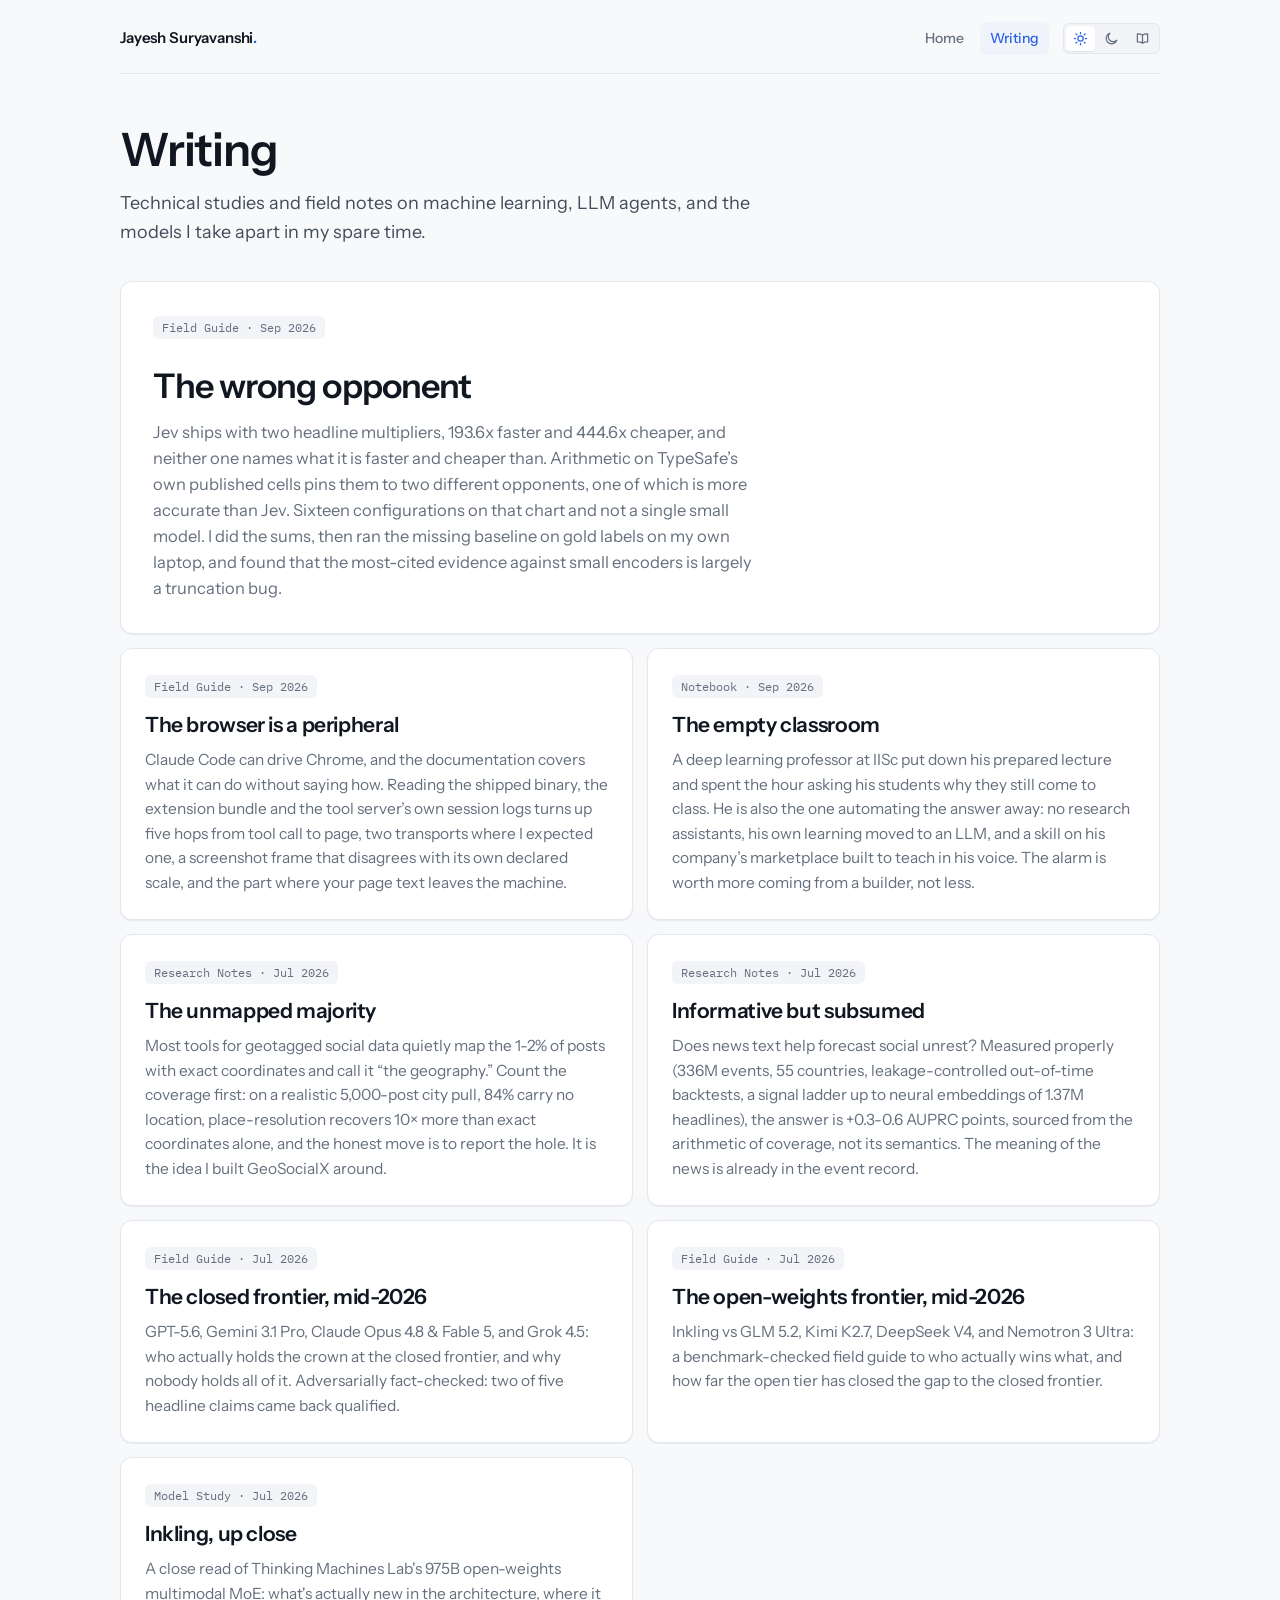
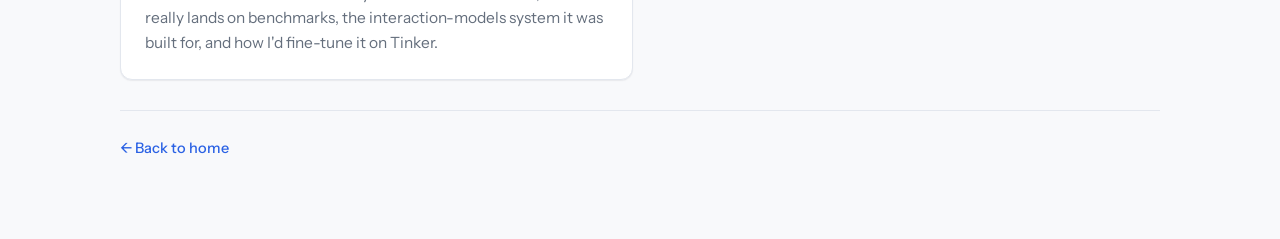
==== blog/index.html @ 087388ef "Blog: phone layout, accessibility and feed fixes from the September audit Found by a five-part audit" ====
<!DOCTYPE html>
<html lang="en">
<head>
  <meta charset="utf-8">
  <title>Writing · Jayesh Suryavanshi</title>
  <meta name="description" content="Notes and technical studies on machine learning, LLM agents, and GenAI systems by Jayesh Suryavanshi, ML Engineer at eBay.">
  <meta name="author" content="Jayesh Suryavanshi">
  <link rel="canonical" href="https://www.jayeshsuryavanshi.com/blog/">

  <meta property="og:type" content="website">
  <meta property="og:url" content="https://www.jayeshsuryavanshi.com/blog/">
  <meta property="og:site_name" content="Jayesh Suryavanshi">
  <meta property="og:title" content="Writing · Jayesh Suryavanshi">
  <meta property="og:description" content="Notes and technical studies on ML, LLM agents, and GenAI systems.">
  <meta property="og:image" content="https://www.jayeshsuryavanshi.com/images/og-writing.png">
  <meta property="og:image:width" content="2400">
  <meta property="og:image:height" content="1260">
  <meta property="og:image:alt" content="Writing, technical studies and field notes by Jayesh Suryavanshi">

  <meta name="twitter:card" content="summary_large_image">
  <meta name="twitter:site" content="@2jayesh3">
  <meta name="twitter:creator" content="@2jayesh3">
  <meta name="twitter:title" content="Writing &middot; Jayesh Suryavanshi">
  <meta name="twitter:description" content="Notes and technical studies on ML, LLM agents, and GenAI systems.">
  <meta name="twitter:image" content="https://www.jayeshsuryavanshi.com/images/og-writing.png">
  <meta name="twitter:image:alt" content="Writing, technical studies and field notes by Jayesh Suryavanshi">

  <meta name="viewport" content="width=device-width, initial-scale=1">
  <link rel="apple-touch-icon" sizes="180x180" href="../apple-touch-icon.png">
  <link rel="icon" type="image/png" sizes="32x32" href="../favicon-32x32.png">
  <link rel="icon" type="image/png" sizes="16x16" href="../favicon-16x16.png">
  <link rel="manifest" href="../site.webmanifest">
  <link rel="alternate" type="application/rss+xml" title="Jayesh Suryavanshi · Writing" href="https://www.jayeshsuryavanshi.com/blog/feed.xml">
  <link rel="alternate" type="application/feed+json" title="Jayesh Suryavanshi · Writing" href="https://www.jayeshsuryavanshi.com/blog/feed.json">
  <link rel="preconnect" href="https://fonts.googleapis.com">
  <link rel="preconnect" href="https://fonts.gstatic.com" crossorigin>
  <link rel="stylesheet" href="https://fonts.googleapis.com/css2?family=Instrument+Sans:ital,wght@0,400..700;1,400..600&family=IBM+Plex+Mono:wght@400;500&display=swap">
  <script type="application/ld+json">
  {
    "@context": "https://schema.org",
    "@type": "Blog",
    "name": "Writing",
    "description": "Technical studies and field notes on machine learning, LLM agents, and the models I take apart.",
    "url": "https://www.jayeshsuryavanshi.com/blog/",
    "inLanguage": "en",
    "author": { "@type": "Person", "name": "Jayesh Suryavanshi", "url": "https://www.jayeshsuryavanshi.com/" },
    "publisher": { "@type": "Person", "name": "Jayesh Suryavanshi" }
  }
  </script>
  <link rel="stylesheet" href="blog.css?v=5">
  <script>
    /* scheme boot. runs before first paint so a pinned theme never flashes the
       other one. with no pinned choice the attribute stays off and the page
       follows prefers-color-scheme, which is also the no JavaScript path.
       the js class only reveals the switcher, which is inert without script */
    (function () {
      var r = document.documentElement;
      r.className += (r.className ? ' ' : '') + 'js';
      try {
        var t = localStorage.getItem('blog-theme');
        if (t === 'light' || t === 'dark' || t === 'reading') { r.setAttribute('data-theme', t); }
      } catch (e) {}
    })();
  </script>
</head>
<body>
  <div class="wrap">

    <header class="masthead">
      <a class="brand" href="../">Jayesh Suryavanshi<span class="dot">.</span></a>
      <nav>
        <a href="../">Home</a>
        <a href="./" class="here">Writing</a>
      </nav>
      <div class="theme-switch" role="group" aria-label="Colour scheme">
        <button type="button" data-theme-set="light" aria-pressed="false" title="Light scheme"><span class="sw-label">Light</span></button>
        <button type="button" data-theme-set="dark" aria-pressed="false" title="Dark scheme"><span class="sw-label">Dark</span></button>
        <button type="button" data-theme-set="reading" aria-pressed="false" title="Reading scheme, warm paper and larger type"><span class="sw-label">Reading</span></button>
      </div>
    </header>

    <main id="main">
    <section class="index-hero">
      <h1>Writing</h1>
      <p>Technical studies and field notes on machine learning, LLM agents, and the models I take apart in my spare time.</p>
    </section>

    <ul class="post-list">
      <li>
        <a class="card" href="wrong-opponent.html" aria-labelledby="t-wrong-opponent">
          <div class="p-meta">Field Guide &middot; Sep 2026</div>
          <h2 class="p-title" id="t-wrong-opponent">The wrong opponent</h2>
          <p class="p-dek">Jev ships with two headline multipliers, 193.6x faster and 444.6x cheaper, and neither one names what it is faster and cheaper than. Arithmetic on TypeSafe&rsquo;s own published cells pins them to two different opponents, one of which is more accurate than Jev. Sixteen configurations on that chart and not a single small model. I did the sums, then ran the missing baseline on gold labels on my own laptop, and found that the most-cited evidence against small encoders is largely a truncation bug.</p>
        </a>
      </li>
      <li>
        <a class="card" href="browser-as-peripheral.html" aria-labelledby="t-browser-as-peripheral">
          <div class="p-meta">Field Guide &middot; Sep 2026</div>
          <h2 class="p-title" id="t-browser-as-peripheral">The browser is a peripheral</h2>
          <p class="p-dek">Claude Code can drive Chrome, and the documentation covers what it can do without saying how. Reading the shipped binary, the extension bundle and the tool server&rsquo;s own session logs turns up five hops from tool call to page, two transports where I expected one, a screenshot frame that disagrees with its own declared scale, and the part where your page text leaves the machine.</p>
        </a>
      </li>
      <li>
        <a class="card" href="stopped-hiring-research-assistants.html" aria-labelledby="t-stopped-hiring-research-assistants">
          <div class="p-meta">Notebook · Sep 2026</div>
          <h2 class="p-title" id="t-stopped-hiring-research-assistants">The empty classroom</h2>
          <p class="p-dek">A deep learning professor at IISc put down his prepared lecture and spent the hour asking his students why they still come to class. He is also the one automating the answer away: no research assistants, his own learning moved to an LLM, and a skill on his company&rsquo;s marketplace built to teach in his voice. The alarm is worth more coming from a builder, not less.</p>
        </a>
      </li>
      <li>
        <a class="card" href="geosocialx-coverage.html" aria-labelledby="t-geosocialx-coverage">
          <div class="p-meta">Research Notes · Jul 2026</div>
          <h2 class="p-title" id="t-geosocialx-coverage">The unmapped majority</h2>
          <p class="p-dek">Most tools for geotagged social data quietly map the 1-2% of posts with exact coordinates and call it &ldquo;the geography.&rdquo; Count the coverage first: on a realistic 5,000-post city pull, 84% carry no location, place-resolution recovers 10&times; more than exact coordinates alone, and the honest move is to report the hole. It is the idea I built GeoSocialX around.</p>
        </a>
      </li>
      <li>
        <a class="card" href="subsumed-signal.html" aria-labelledby="t-subsumed-signal">
          <div class="p-meta">Research Notes · Jul 2026</div>
          <h2 class="p-title" id="t-subsumed-signal">Informative but subsumed</h2>
          <p class="p-dek">Does news text help forecast social unrest? Measured properly (336M events, 55 countries, leakage-controlled out-of-time backtests, a signal ladder up to neural embeddings of 1.37M headlines), the answer is +0.3-0.6 AUPRC points, sourced from the arithmetic of coverage, not its semantics. The meaning of the news is already in the event record.</p>
        </a>
      </li>
      <li>
        <a class="card" href="closed-frontier.html" aria-labelledby="t-closed-frontier">
          <div class="p-meta">Field Guide · Jul 2026</div>
          <h2 class="p-title" id="t-closed-frontier">The closed frontier, mid-2026</h2>
          <p class="p-dek">GPT-5.6, Gemini 3.1 Pro, Claude Opus 4.8 &amp; Fable 5, and Grok 4.5: who actually holds the crown at the closed frontier, and why nobody holds all of it. Adversarially fact-checked: two of five headline claims came back qualified.</p>
        </a>
      </li>
      <li>
        <a class="card" href="open-weights-frontier.html" aria-labelledby="t-open-weights-frontier">
          <div class="p-meta">Field Guide · Jul 2026</div>
          <h2 class="p-title" id="t-open-weights-frontier">The open-weights frontier, mid-2026</h2>
          <p class="p-dek">Inkling vs GLM 5.2, Kimi K2.7, DeepSeek V4, and Nemotron 3 Ultra: a benchmark-checked field guide to who actually wins what, and how far the open tier has closed the gap to the closed frontier.</p>
        </a>
      </li>
      <li>
        <a class="card" href="inkling.html" aria-labelledby="t-inkling">
          <div class="p-meta">Model Study · Jul 2026</div>
          <h2 class="p-title" id="t-inkling">Inkling, up close</h2>
          <p class="p-dek">A close read of Thinking Machines Lab's 975B open-weights multimodal MoE: what's actually new in the architecture, where it really lands on benchmarks, the interaction-models system it was built for, and how I'd fine-tune it on Tinker.</p>
        </a>
      </li>
    </ul>
    </main>

    <footer class="post-foot">
      <a class="back" href="../">← Back to home</a>
    </footer>

  </div>
  <script>
    /* the scheme switcher. the pinned choice lives in localStorage, and every
       access is guarded because storage throws in private mode and when site
       data is blocked. with nothing pinned the buttons show whichever scheme
       the operating system is asking for, and follow it if it changes */
    (function () {
      var KEY = 'blog-theme';
      var OK = { light: 1, dark: 1, reading: 1 };
      var root = document.documentElement;
      var group = document.querySelector('.theme-switch');
      if (!group) { return; }
      var buttons = group.querySelectorAll('button[data-theme-set]');
      var mq = window.matchMedia ? window.matchMedia('(prefers-color-scheme: dark)') : null;

      /* the attribute on <html> is the source of truth, not storage: the boot
         script has already copied any pinned choice onto it, and when storage
         is unavailable the buttons still agree with what the page is showing */
      function pinned() { var t = root.getAttribute('data-theme'); return OK[t] ? t : null; }
      function mark() {
        var active = pinned() || ((mq && mq.matches) ? 'dark' : 'light');
        for (var i = 0; i < buttons.length; i++) {
          buttons[i].setAttribute('aria-pressed',
            buttons[i].getAttribute('data-theme-set') === active ? 'true' : 'false');
        }
      }
      function pick(name) {
        if (!OK[name]) { return; }
        root.setAttribute('data-theme', name);
        try { localStorage.setItem(KEY, name); } catch (e) {}
        mark();
      }
      for (var i = 0; i < buttons.length; i++) {
        buttons[i].addEventListener('click', function () {
          pick(this.getAttribute('data-theme-set'));
        });
      }
      mark();
      if (mq) {
        var follow = function () { if (!pinned()) { mark(); } };
        if (mq.addEventListener) { mq.addEventListener('change', follow); }
        else if (mq.addListener) { mq.addListener(follow); }
      }
    })();
  </script>
</body>

</html>
---- blog/blog.css ----
/* ==========================================================================
   Writing, "instrument panel"

   Direction: clean modern technical. One neutral grotesque (Instrument Sans)
   for everything a reader reads, one mono (IBM Plex Mono) for everything a
   machine produced: section numbers, filenames, code, citation refs.
   Cool near white ground, hairline structure, a single cobalt accent used
   only for links, numbers and state.

   Surface language is a hierarchy, not one card repeated:
     clickable thing   white card, hairline, faint lift on hover
     apparatus panel   flat cool tint, hairline, no shadow (abstract, method,
                       bottom line)
     machine output    recessed light panel in light mode, raised panel in
                       dark mode (code)
   The one loud move: section numbers hang in the left margin on wide
   screens, giving the page a numbered spine. Everything else stays quiet.

   No webfont is required. Instrument Sans and IBM Plex Mono are loaded from
   Google Fonts when the page links them; the system stack below carries the
   design on its own if they never arrive.
   ========================================================================== */

:root {
  color-scheme: light dark;

  --ground:     #f8f9fb;   /* page */
  --surface:    #ffffff;   /* cards, figure plates */
  --panel:      #f2f4f8;   /* apparatus panels */
  --code-bg:    #f4f6f9;   /* machine output, recessed in light mode */
  --code-bar:   #eef1f6;

  --ink:        #101720;
  --ink-2:      #424c5a;   /* secondary prose, panel body */
  --ink-3:      #656f7d;   /* meta, captions */
  --faint:      #656f7d;   /* alias: a few posts set color:var(--faint) inline */

  --line:       #e3e7ee;   /* hairline */
  --line-2:     #cfd6e0;   /* stronger rule */

  --accent:     #2b62e4;
  --accent-2:   #1c46b4;   /* hover, pressed */
  --accent-dim: #5b84ea;
  --wash:       rgba(43, 98, 228, .07);
  --wash-soft:  rgba(43, 98, 228, .035);
  --wash-panel: rgba(43, 98, 228, .05);   /* abstract */

  --good:       #0c6b4e;   /* 5.62:1 on its wash */
  --warn:       #9a5b12;
  --good-wash:  rgba(14, 124, 90, .07);
  --warn-wash:  rgba(154, 91, 18, .07);

  --code-fg:    #1e2732;
  --code-c:     #5f6b79;   /* 5.02:1 on --code-bg */
  --link-line:  rgba(43, 98, 228, .32);
  --code-k:     #1f4fc0;

  --shadow:     0 1px 2px rgba(16, 24, 40, .04), 0 1px 1px rgba(16, 24, 40, .03);
  --shadow-up:  0 2px 4px rgba(16, 24, 40, .05), 0 8px 24px rgba(16, 24, 40, .06);

  --sans: "Instrument Sans", -apple-system, BlinkMacSystemFont, "Segoe UI",
          Roboto, "Helvetica Neue", Arial, sans-serif;
  --mono: "IBM Plex Mono", ui-monospace, "SF Mono", SFMono-Regular, Menlo,
          Consolas, monospace;

  --measure: 660px;   /* reading column, about 78 characters */
  --rail:    272px;   /* sidenote column, right margin */
  --rail-gap: 26px;
  --hang:    58px;    /* left margin for the numbered spine */
  --r-sm:    6px;
  --r-md:    10px;
  --r-lg:    12px;
}

/* =====================  theme layer  ====================================
   Three schemes, one of them picked in the masthead and remembered in
   localStorage under "blog-theme". The rules are arranged so that the page
   is correct with JavaScript switched off:

     :root                                   light, the default
     [data-theme] absent + OS dark           dark, automatically
     :root[data-theme="light"]               light, pinned over an OS that is dark
     :root[data-theme="dark"]                dark, pinned
     :root[data-theme="reading"]             warm sepia, plus a type bump

   Auto dark is gated on :not([data-theme]) so an explicit choice always
   wins, whichever way the operating system is set. The dark values live in
   two blocks because plain CSS has no way to name a set of declarations and
   reuse it; the two are kept adjacent so any drift between them is visible.
   ====================================================================== */

@media (prefers-color-scheme: dark) {
  :root:not([data-theme]) {
    color-scheme: dark;
    --ground:    #0b0e14;
    --surface:   #11151d;
    --panel:     #141924;
    --code-bg:   #161c26;   /* raised above the page, not an inversion */
    --code-bar:  #1b222d;

    --ink:       #e7ebf1;
    --ink-2:     #b2bbc8;
    --ink-3:     #8a94a3;
    --faint:     #8a94a3;

    --line:      #232a35;
    --line-2:    #333c4a;

    --accent:    #8db2ff;
    --accent-2:  #b6ccff;
    --accent-dim:#6d8dd4;
    --wash:      rgba(141, 178, 255, .11);
    --wash-soft: rgba(141, 178, 255, .05);
    --wash-panel: rgba(141, 178, 255, .055);

    --good:      #4cc08e;
    --warn:      #d79a4a;
    --good-wash: rgba(76, 192, 142, .10);
    --warn-wash: rgba(215, 154, 74, .10);

    --code-fg:   #dde4ee;
    --code-c:    #7f8b9c;
    --link-line: rgba(141, 178, 255, .32);
    --code-k:    #9cc0ff;

    --shadow:    0 1px 2px rgba(0, 0, 0, .4);
    --shadow-up: 0 2px 4px rgba(0, 0, 0, .35), 0 10px 28px rgba(0, 0, 0, .45);
  }
}

/* same values, pinned by the switcher. keep in sync with the block above */
:root[data-theme="dark"] {
  color-scheme: dark;
    --ground:    #0b0e14;
    --surface:   #11151d;
    --panel:     #141924;
    --code-bg:   #161c26;   /* raised above the page, not an inversion */
    --code-bar:  #1b222d;

    --ink:       #e7ebf1;
    --ink-2:     #b2bbc8;
    --ink-3:     #8a94a3;
    --faint:     #8a94a3;

    --line:      #232a35;
    --line-2:    #333c4a;

    --accent:    #8db2ff;
    --accent-2:  #b6ccff;
    --accent-dim:#6d8dd4;
    --wash:      rgba(141, 178, 255, .11);
    --wash-soft: rgba(141, 178, 255, .05);
    --wash-panel: rgba(141, 178, 255, .055);

    --good:      #4cc08e;
    --warn:      #d79a4a;
    --good-wash: rgba(76, 192, 142, .10);
    --warn-wash: rgba(215, 154, 74, .10);

    --code-fg:   #dde4ee;
    --code-c:    #7f8b9c;
    --link-line: rgba(141, 178, 255, .32);
    --code-k:    #9cc0ff;

    --shadow:    0 1px 2px rgba(0, 0, 0, .4);
    --shadow-up: 0 2px 4px rgba(0, 0, 0, .35), 0 10px 28px rgba(0, 0, 0, .45);
}

/* light pinned. the tokens are the ones on :root already, all this does is
   stop auto dark from applying and tell the UA which way the page reads */
:root[data-theme="light"] { color-scheme: light; }

* { box-sizing: border-box; }
html { -webkit-text-size-adjust: 100%; scroll-behavior: smooth; }

body {
  margin: 0;
  background: var(--ground);
  color: var(--ink-2);
  font-family: var(--sans);
  font-size: 18px;
  line-height: 1.66;
  font-feature-settings: "kern" 1, "liga" 1;
  -webkit-font-smoothing: antialiased;
  text-rendering: optimizeLegibility;
}

::selection { background: var(--wash); color: var(--ink); }

a { color: var(--accent); text-decoration: none; transition: color .14s ease, border-color .14s ease; }
a:hover { color: var(--accent-2); }

:focus-visible {
  outline: 2px solid var(--accent);
  outline-offset: 3px;
  border-radius: 3px;
}

.wrap { position: relative; width: 100%; max-width: 1104px; margin: 0 auto; padding: 0 32px; }

#progress {
  position: fixed; top: 0; left: 0; height: 2px; width: 0;
  background: var(--accent); z-index: 50; transition: width .1s linear;
}

/* =====================  masthead  ======================================= */

.masthead {
  display: flex; align-items: center; justify-content: space-between;
  flex-wrap: wrap; gap: 10px 24px;
  padding: 22px 0 18px;
  border-bottom: 1px solid var(--line);
}
.brand {
  font-size: 15px; font-weight: 600; letter-spacing: -.01em;
  color: var(--ink);
}
.brand:hover { color: var(--ink); }
.brand .dot { color: var(--accent); }

.masthead nav {
  display: flex; flex-wrap: wrap; gap: 4px 6px; font-size: 14px;
  margin-left: auto;    /* brand holds the left edge, nav and switcher cluster right */
  margin-right: -10px;
}
.masthead nav a {
  color: var(--ink-3); font-weight: 500;
  padding: 5px 10px; border-radius: var(--r-sm);
  transition: color .14s ease, background .14s ease;
}
.masthead nav a:hover { color: var(--ink); background: var(--panel); }
.masthead nav a.here { color: var(--accent); background: var(--wash-soft); }

/* =====================  scheme switcher  ================================
   Three toggle buttons in one segmented control: real <button>s inside a
   role="group", so tab reaches them, Enter and Space activate them, and the
   active one is announced through aria-pressed. Mono and small, sized to sit
   next to the nav pills without becoming the loudest thing in the masthead.
   ====================================================================== */

/* hidden until the boot script marks the document, because without script
   the control cannot do anything and the page just follows the OS */
.theme-switch { display: none; }

:root.js .theme-switch {
  display: inline-flex; align-items: stretch; gap: 2px;
  padding: 2px;
  background: var(--panel);
  border: 1px solid var(--line);
  border-radius: var(--r-sm);
}
.theme-switch button {
  -webkit-appearance: none; appearance: none;
  position: relative;
  margin: 0; padding: 5px 7px;
  border: 0; border-radius: 4px;
  background: none; color: var(--ink-3);
  font-family: var(--mono); font-size: 11.5px; font-weight: 500;
  letter-spacing: .01em; line-height: 1.5;
  white-space: nowrap; cursor: pointer;
  display: grid; place-items: center;
  transition: color .14s ease, background .14s ease, box-shadow .14s ease;
}

/* the visible mark is an icon, the text stays as the accessible name. it is
   hidden by CSS only, so if this stylesheet ever fails to load the buttons
   fall back to readable words rather than three empty squares. */
.theme-switch .sw-label {
  position: absolute; width: 1px; height: 1px;
  margin: -1px; padding: 0; border: 0;
  overflow: hidden; clip-path: inset(50%); white-space: nowrap;
}
.theme-switch button::before {
  content: ""; display: block; width: 15px; height: 15px;
  background-color: currentColor;
  -webkit-mask: var(--sw-icon) center / 15px 15px no-repeat;
  mask: var(--sw-icon) center / 15px 15px no-repeat;
}
.theme-switch button[data-theme-set="light"] {
  --sw-icon: url("data:image/svg+xml,%3Csvg xmlns='http://www.w3.org/2000/svg' viewBox='0 0 24 24' fill='none' stroke='%23000' stroke-width='2' stroke-linecap='round'%3E%3Ccircle cx='12' cy='12' r='4.2'/%3E%3Cpath d='M12 2.2v2.1M12 19.7v2.1M4.7 4.7l1.5 1.5M17.8 17.8l1.5 1.5M2.2 12h2.1M19.7 12h2.1M4.7 19.3l1.5-1.5M17.8 6.2l1.5-1.5'/%3E%3C/svg%3E");
}
.theme-switch button[data-theme-set="dark"] {
  --sw-icon: url("data:image/svg+xml,%3Csvg xmlns='http://www.w3.org/2000/svg' viewBox='0 0 24 24' fill='none' stroke='%23000' stroke-width='2' stroke-linecap='round' stroke-linejoin='round'%3E%3Cpath d='M20.5 14.8A8.8 8.8 0 1 1 9.2 3.5a6.9 6.9 0 0 0 11.3 11.3z'/%3E%3C/svg%3E");
}
.theme-switch button[data-theme-set="reading"] {
  --sw-icon: url("data:image/svg+xml,%3Csvg xmlns='http://www.w3.org/2000/svg' viewBox='0 0 24 24' fill='none' stroke='%23000' stroke-width='2' stroke-linecap='round' stroke-linejoin='round'%3E%3Cpath d='M12 6.6C10.4 5.1 7.9 4.6 3.8 4.6v12.8c4.1 0 6.6.5 8.2 2 1.6-1.5 4.1-2 8.2-2V4.6c-4.1 0-6.6.5-8.2 2z'/%3E%3Cpath d='M12 6.6v12.8'/%3E%3C/svg%3E");
}
.theme-switch button:hover { color: var(--ink); }
.theme-switch button[aria-pressed="true"] {
  background: var(--surface); color: var(--accent);
  box-shadow: var(--shadow);
}
.theme-switch button:focus-visible { outline-offset: 1px; }

/* =====================  post header  ==================================== */

article { max-width: var(--measure); }
/* <main> wraps the article, so the footer is main's sibling. its own rule, so a
   browser without :has() loses only the footer width, never the article's */
main:has(> article) ~ .post-foot { max-width: var(--measure); }
/* the listing page has no <article>, so declare it rather than rely on omission */
main:has(> .post-list) ~ .post-foot { max-width: none; }

.kicker {
  display: inline-block; margin: 54px 0 20px;
  padding: 4px 10px; border-radius: var(--r-sm);
  background: var(--wash); color: var(--accent);
  font-family: var(--mono); font-size: 12px; font-weight: 500; letter-spacing: .01em;
  line-height: 1.5;
}

h1.title {
  margin: 0 0 18px;
  font-size: clamp(33px, 4.6vw, 45px); font-weight: 600;
  line-height: 1.09; letter-spacing: -.024em; color: var(--ink);
}

.dek {
  margin: 0 0 26px; max-width: 33em;
  font-size: 20px; line-height: 1.5; color: var(--ink-2);
}

.byline {
  display: flex; flex-wrap: wrap; align-items: center; gap: 6px 22px;
  padding: 14px 0 16px;
  border-top: 1px solid var(--line);
  border-bottom: 1px solid var(--line);
  font-size: 13.5px; color: var(--ink-3);
  font-variant-numeric: tabular-nums;
}
.byline .sep { display: none; }
.byline strong { color: var(--ink); font-weight: 600; }

/* =====================  apparatus panels  =============================== */

.abstract {
  margin: 30px 0 4px; padding: 20px 24px;
  background: var(--wash-panel);
  border: 1px solid var(--line);
  border-radius: var(--r-lg);
}
.abstract h2 {
  margin: 0 0 10px;
  font-size: 13.5px; font-weight: 600; letter-spacing: .005em; color: var(--accent);
}
.abstract p { margin: 0; font-size: 16.5px; line-height: 1.6; color: var(--ink-2); }

.callout {
  position: relative; overflow: hidden;
  margin: 34px 0; padding: 20px 24px 20px 26px;
  background: var(--panel);
  border: 1px solid var(--line);
  border-radius: var(--r-lg);
}
.callout::before {
  content: ""; position: absolute; left: 0; top: 0; bottom: 0;
  width: 3px; background: var(--accent-dim);
  border-radius: var(--r-lg) 0 0 var(--r-lg);
}
.callout .label {
  margin: 0 0 10px;
  font-size: 14.5px; font-weight: 600; color: var(--ink); line-height: 1.4;
}
.prose .callout p { margin: 0; font-size: 16px; line-height: 1.6; color: var(--ink-2); }
.prose .callout p + p { margin-top: 12px; }
.callout strong { color: var(--ink); font-weight: 600; }

/* =====================  prose  ========================================== */

.prose { counter-reset: sec fig; max-width: var(--measure); padding: 6px 0 16px; }
.prose > p:first-of-type { margin-top: 30px; }
.prose p { margin: 0 0 21px; }
.prose strong { color: var(--ink); font-weight: 600; }
.prose em { color: var(--ink); font-style: italic; }

.prose a, .dek a { border-bottom: 1px solid var(--link-line); }
.prose a:hover, .dek a:hover { border-bottom-color: var(--accent-2); }

.prose ul, .prose ol { margin: 0 0 21px; padding-left: 20px; }
.prose li { margin: 0 0 9px; padding-left: 4px; }
.prose li::marker { color: var(--accent); }

.lead { font-size: 19.5px; line-height: 1.6; color: var(--ink-2); }

.prose > h2 {
  position: relative;
  margin: 56px 0 16px;
  font-size: 25px; font-weight: 600; line-height: 1.25; letter-spacing: -.017em;
  color: var(--ink); scroll-margin-top: 24px;
}
.prose > h2::before {
  counter-increment: sec; content: counter(sec);
  display: inline-block; margin-right: .8rem;
  font-family: var(--mono); font-size: 14.5px; font-weight: 500;
  color: var(--accent); vertical-align: .1em;
  font-variant-numeric: tabular-nums;
}
.prose h3 {
  margin: 36px 0 10px;
  font-size: 19.5px; font-weight: 600; letter-spacing: -.012em; color: var(--ink);
}

.prose blockquote {
  margin: 30px 0; padding: 0 0 0 22px;
  border-left: 2px solid var(--accent-dim);
  font-size: 19.5px; line-height: 1.55; color: var(--ink);
}
.prose blockquote cite {
  display: block; margin-top: 12px;
  font-size: 13px; font-style: normal; color: var(--ink-3);
}

hr.rule, .rule {
  border: 0; border-top: 1px solid var(--line);
  margin: 44px 0; height: 0;
}

/* =====================  refs and margin notes  ========================== */

.sn-ref {
  font-family: var(--mono); font-size: 11px; font-weight: 500;
  color: var(--accent); vertical-align: super; line-height: 0;
  padding-left: 2px;
}

.sidenote {
  display: block; margin: 18px 0; padding: 2px 0 2px 16px;
  border-left: 1px solid var(--line-2);
  font-size: 14.5px; line-height: 1.58; color: var(--ink-3);
}
.sidenote .sn-num {
  font-family: var(--mono); font-size: 12px; font-weight: 500;
  color: var(--accent); margin-right: 8px;
}
.sidenote a { border-bottom: 1px solid var(--line-2); }

/* =====================  tables  ========================================= */

.table-scroll { overflow-x: auto; margin: 30px 0; scrollbar-width: thin; }
/* a table that was not wrapped still must not push the page wide */
.prose > table { display: block; max-width: 100%; overflow-x: auto; }
.table-scroll table { min-width: 0; }

.prose table {
  width: 100%; margin: 30px 0;
  border-collapse: collapse;
  font-size: 14.5px; line-height: 1.5;
  font-variant-numeric: tabular-nums;
}
.table-scroll table { margin: 0; }
.prose thead th {
  padding: 0 10px 9px;
  text-align: left; font-size: 13px; font-weight: 600; color: var(--ink-3);
  border-bottom: 1px solid var(--line-2);
}
.prose thead th:first-child, .prose tbody td:first-child { padding-left: 0; }
.prose tbody td {
  padding: 11px 10px;
  border-bottom: 1px solid var(--line);
  color: var(--ink-2); vertical-align: top;
}
.prose tbody tr:last-child td { border-bottom: 0; }
.prose tbody td:first-child { color: var(--ink); font-weight: 500; }

.prose td.win { background: var(--good-wash); }
.prose td.win, .prose td.win strong, .prose td.win:first-child, .prose .win {
  color: var(--good); font-weight: 600;
}
.prose td.warn { background: var(--warn-wash); }
.prose td.warn, .prose td.warn strong, .prose td.warn:first-child, .prose .warn {
  color: var(--warn); font-weight: 600;
}

/* row labels stay put while a wide table scrolls under them on a phone. the
   opaque ground is what the values slide beneath; it matches the page in
   every theme, so where nothing overflows this changes nothing. the hairline
   marking the pinned edge is added in the narrow block only */
.table-scroll th:first-child, .table-scroll td:first-child {
  position: sticky; left: 0; z-index: 1;
  background: var(--ground);
}

/* =====================  code  =========================================== */

.prose :not(pre) > code {
  font-family: var(--mono); font-size: .84em;
  background: var(--code-bg); color: var(--code-fg);
  padding: 1.5px 2px; border-radius: 4px;
  overflow-wrap: break-word; box-decoration-break: clone;
}

.prose .code {
  margin: 28px 0;
  background: var(--code-bg);
  border: 1px solid var(--line);
  border-radius: var(--r-lg);
  overflow: hidden;
}
.prose .code-bar {
  display: flex; align-items: center; gap: 12px;
  padding: 9px 14px;
  background: var(--code-bar);
  border-bottom: 1px solid var(--line);
  font-family: var(--mono); font-size: 12px; color: var(--ink-3);
}
.prose .code-bar .dots { display: none; }
.prose .code-bar .file { color: var(--ink-2); font-weight: 500; }
.prose .code-bar .lang {
  margin-left: auto; padding: 2px 7px; border-radius: 5px;
  background: var(--ground); color: var(--ink-3);
  font-size: 11px;
}

.prose pre {
  margin: 28px 0; padding: 18px 20px;
  overflow-x: auto; scrollbar-width: thin;
  background: var(--code-bg);
  border: 1px solid var(--line);
  border-radius: var(--r-lg);
  font-family: var(--mono); font-size: 13px; line-height: 1.62;
  color: var(--code-fg);
  -webkit-hyphens: none; hyphens: none;
  tab-size: 2;
}
.prose .code pre { margin: 0; border: 0; border-radius: 0; background: none; padding-bottom: 20px; }
/* scrolling panels take keyboard focus. .code clips overflow, so draw the ring inside */
.prose .code pre:focus-visible { outline-offset: -2px; border-radius: 0 0 calc(var(--r-lg) - 1px) calc(var(--r-lg) - 1px); }
.prose pre code {
  font-size: inherit; color: inherit; font-family: inherit;
  background: none; border: 0; padding: 0;
  /* Must stay `pre`. An earlier pass set pre-wrap to stop silent clipping, but
     that defeats the overflow-x:auto above: the ASCII diagrams then wrap to
     column 0 and lose the indentation that carries their meaning. Scrolling is
     the correct behaviour; the thin scrollbar below is the affordance. */
  white-space: pre; overflow-wrap: normal;
}
.prose pre .c { color: var(--code-c); font-style: italic; }
.prose pre .k { color: var(--code-k); }

/* =====================  figures  ======================================== */

.prose figure { counter-increment: fig; margin: 32px 0; }
.prose figure img {
  display: block; width: 100%; height: auto;
  background: var(--ground);
  border: 1px solid var(--line);
  border-radius: var(--r-md);
  padding: 12px;
}
/* the charts are light artwork carrying their own pale ground, so the plate is
   set to the page ground in every theme. that makes the 12px mat disappear into
   the page and the chart read as a single mounted print, instead of the bright
   halo you get when a light mat sits inside a darker frame.
   stated twice for the same reason the dark tokens are: auto dark, then the
   pinned dark theme */
@media (prefers-color-scheme: dark) {
  :root:not([data-theme]) .prose figure img { background: var(--ground); border-color: #2c3440; }
}
:root[data-theme="dark"] .prose figure img { background: var(--ground); border-color: #2c3440; }

.prose figcaption {
  margin-top: 12px;
  font-size: 14.5px; line-height: 1.55; color: var(--ink-3);
}
.prose figcaption::before {
  content: "Figure " counter(fig) ".";
  margin-right: .4em; font-weight: 600; color: var(--ink);
  font-variant-numeric: tabular-nums;
}

/* =====================  bottom line  =================================== */

.takeaways {
  margin: 32px 0; padding: 22px 26px 8px;
  background: var(--panel);
  border: 1px solid var(--line);
  border-radius: var(--r-lg);
}
.takeaways h2 {
  margin: 0 0 18px; padding-bottom: 14px;
  border-bottom: 1px solid var(--line);
  font-size: 14.5px; font-weight: 600; letter-spacing: .005em; color: var(--ink);
}
.takeaways ul, .takeaways ol { list-style: none; counter-reset: tk; padding: 0; margin: 0; }
.takeaways li {
  counter-increment: tk; position: relative;
  margin: 0 0 18px; padding-left: 3rem;
  font-size: 16px; line-height: 1.58;
}
.takeaways li::marker { content: none; }
.takeaways li::before {
  content: counter(tk, decimal-leading-zero);
  position: absolute; left: 0; top: .18em;
  padding: 1px 6px; border-radius: 5px;
  background: var(--wash); color: var(--accent-2);
  font-family: var(--mono); font-size: 12px; font-weight: 500;
  font-variant-numeric: tabular-nums;
}
.takeaways strong { color: var(--ink); font-weight: 600; }

/* =====================  sources  ======================================== */

.sources { margin-top: 26px; }
.sources h3 {
  margin: 0 0 14px;
  font-size: 13px; font-weight: 600; color: var(--ink-3);
}
.sources ul {
  list-style: none; counter-reset: src; padding: 0; margin: 0;
  font-size: 14.5px; line-height: 1.6; color: var(--ink-3);
}
.sources li {
  position: relative; counter-increment: src;
  padding-left: 2.2rem; margin-bottom: 10px;
  overflow-wrap: anywhere;   /* a bare repo URL is wider than a 320px column */
}
.sources li::before {
  content: "[" counter(src) "]";
  position: absolute; left: 0; top: .04em;
  font-family: var(--mono); font-size: 12px; font-weight: 500; color: var(--accent);
  font-variant-numeric: tabular-nums;
}
.sources a { color: var(--ink-2); border-bottom: 1px solid var(--line-2); }
.sources a:hover { color: var(--accent); border-bottom-color: var(--accent); }

/* =====================  article footer  ================================= */

.post-foot {
  margin: 24px 0 0; padding: 22px 0 76px;
  border-top: 1px solid var(--line);
}
.post-foot a, .post-foot .back { font-size: 14.5px; font-weight: 500; color: var(--accent); }
.post-foot a:hover, .post-foot .back:hover { color: var(--accent-2); }
.post-foot .made, .post-foot > span {
  display: block; margin-top: 14px; max-width: 62ch;
  font-size: 13.5px; line-height: 1.6; color: var(--ink-3);
}

/* =====================  listing  ======================================== */

.index-hero { padding: 52px 0 0; max-width: var(--measure); }
.index-hero h1 {
  margin: 0 0 14px;
  font-size: clamp(34px, 5vw, 46px); font-weight: 600;
  line-height: 1.06; letter-spacing: -.026em; color: var(--ink);
}
.index-hero p { margin: 0; max-width: 60ch; font-size: 18px; line-height: 1.6; color: var(--ink-2); }

.post-list {
  list-style: none; padding: 0;
  margin: 34px 0 30px;
  display: grid; gap: 14px;
}
.post-list a.card {
  display: block; height: 100%;
  padding: 22px 24px 24px;
  background: var(--surface);
  border: 1px solid var(--line);
  border-radius: var(--r-lg);
  box-shadow: var(--shadow);
  color: var(--ink-2);
  transition: border-color .16s ease, box-shadow .16s ease, transform .16s ease;
}
.post-list a.card:hover {
  border-color: var(--accent-dim);
  box-shadow: var(--shadow-up);
  transform: translateY(-1px);
}
.post-list .p-meta {
  display: inline-block; margin-bottom: 14px;
  padding: 3px 9px; border-radius: var(--r-sm);
  background: var(--panel);
  font-family: var(--mono); font-size: 11.5px; color: var(--ink-3);
  line-height: 1.5;
}
.post-list .p-title {
  margin: 0 0 9px;
  font-size: 21px; font-weight: 600; line-height: 1.28; letter-spacing: -.018em;
  color: var(--ink);
  transition: color .16s ease;
}
.post-list a.card:hover .p-title { color: var(--accent); }
.post-list .p-dek { margin: 0; max-width: 500px; font-size: 15.5px; line-height: 1.58; color: var(--ink-3); }

/* newest post reads as the lead item once there are two columns: it keeps the
   whole row and splits into label plus title on the left, summary on the right */
@media (min-width: 1000px) {
  .post-list { grid-template-columns: 1fr 1fr; }
  .post-list li:first-child { grid-column: 1 / -1; }

  /* the newest post is the lead item. it stays plain block flow on purpose:
     an earlier two-column version let the summary span two grid rows, which
     stretched the first row and dropped a dead gap above the title whose size
     tracked the summary length. stacked, it cannot reshape when you publish. */
  .post-list li:first-child a.card { padding: 30px 32px 32px; }
  .post-list li:first-child .p-title {
    font-size: 34px; line-height: 1.14; letter-spacing: -.028em;
    margin: 14px 0 0;
  }
  .post-list li:first-child .p-dek {
    font-size: 16.5px; max-width: 600px; margin: 13px 0 0;
  }
}

/* =====================  wide: numbered spine, margin notes  ============= */

@media (min-width: 1104px) {
  article { margin-left: var(--hang); }
  main:has(> article) ~ .post-foot { margin-left: var(--hang); }

  .prose > h2::before {
    position: absolute; left: calc(-1 * var(--hang)); top: .42em;
    width: 40px; margin: 0; text-align: right;
    font-size: 14px; vertical-align: baseline;
  }

  .sidenote {
    float: right; clear: right; width: var(--rail);
    margin: 6px calc(-1 * (var(--rail) + var(--rail-gap))) 22px 0;
    padding: 0 0 0 16px;
    border-left: 1px solid var(--line);
    font-size: 13.5px;
  }
}

/* =====================  narrow  ========================================= */

@media (max-width: 760px) {
  .wrap { padding: 0 20px; }
  body { font-size: 16.5px; }

  /* pull the first nav pill back so its label lines up with the brand */
  .masthead { padding-bottom: 14px; }
  .masthead nav { margin-left: -10px; }
  /* 44px touch targets. horizontal padding stays 10px so the nav keeps the
     brand's row at 320; the switcher already has a row of its own */
  .masthead nav a { padding: 10px 10px; }
  :root.js .theme-switch { gap: 4px; }
  .theme-switch button { min-width: 44px; min-height: 44px; }

  .kicker { margin-top: 38px; }
  h1.title { font-size: clamp(28px, 7.6vw, 34px); letter-spacing: -.02em; }
  .dek { font-size: 17.5px; }
  .byline { gap: 4px 18px; font-size: 13px; }

  .abstract, .callout, .takeaways { padding-left: 18px; padding-right: 18px; }
  .callout { padding-left: 20px; }
  .abstract p, .prose .callout p { font-size: 15.5px; }

  .prose > h2 { font-size: 21.5px; margin-top: 46px; }
  .lead { font-size: 18px; }
  .prose blockquote { font-size: 18px; padding-left: 18px; }

  .prose table { font-size: 13.5px; }
  .prose thead th { padding: 0 10px 8px; font-size: 12px; }
  .prose tbody td { padding: 10px; }
  .table-scroll th:first-child, .table-scroll td:first-child { background: linear-gradient(to left, var(--line) 1px, var(--ground) 1px); }
  .prose pre { font-size: 12.5px; padding: 14px 16px; }
  .prose .code-bar { padding: 8px 12px; font-size: 11.5px; }

  .takeaways li { padding-left: 2.7rem; font-size: 15px; }
  .index-hero { padding-top: 38px; }
  .index-hero p { font-size: 17px; }
  .post-list { margin-top: 26px; }
  .post-list a.card { padding: 20px 20px 22px; }
  .post-list .p-title { font-size: 19.5px; }
  .post-foot { padding-bottom: 56px; }
}

@media (prefers-reduced-motion: reduce) {
  html { scroll-behavior: auto; }
  * { transition-duration: .01ms !important; animation-duration: .01ms !important; }
}

/* =====================  reading, warm sepia  ============================
   Third scheme, picked from the masthead. Same structure and the same
   surface hierarchy as the light theme, on warm paper with warm ink, plus
   a small type and leading increase for long reads. Every colour token the
   light theme sets is redefined here, so nothing inherits a cool value
   onto a warm page.

   blog.css defines 36 custom properties. 27 carry colour: --ground
   --surface --panel --code-bg --code-bar --ink --ink-2 --ink-3 --faint
   --line --line-2 --accent --accent-2 --accent-dim --wash --wash-soft
   --wash-panel --good --warn --good-wash --warn-wash --code-fg --code-c
   --code-k --link-line --shadow --shadow-up. All 27 are redefined below.
   The other 9 (--sans --mono --measure --rail --rail-gap --hang --r-sm
   --r-md --r-lg) are geometry and are deliberately left alone, so the
   660px measure and every radius stay identical across all three themes.
   ======================================================================= */

:root[data-theme="reading"] {
  color-scheme: light;

  --ground:     #f7f1e5;   /* page, warm paper */
  --surface:    #fdf8ee;   /* cards, figure mat */
  --panel:      #f1e9da;   /* apparatus panels */
  --code-bg:    #f3ecde;   /* machine output, still recessed */
  --code-bar:   #ebe2d0;

  --ink:        #241e15;   /* 14.68:1 on --ground */
  --ink-2:      #4c4234;   /* body prose, 8.74:1 on --ground */
  --ink-3:      #6a5c4a;   /* meta, captions, 5.76:1 on --ground */
  --faint:      #6a5c4a;   /* alias, some posts set it inline */

  --line:       #e8dfcd;
  --line-2:     #d9ccb4;

  --accent:     #2a52ad;   /* 6.42:1 on --ground */
  --accent-2:   #1b3a86;   /* 9.35:1 on --ground */
  --accent-dim: #6f80bb;
  --wash:       rgba(140, 98, 40, .12);
  --wash-soft:  rgba(140, 98, 40, .06);
  --wash-panel: rgba(140, 98, 40, .075);

  --good:       #27653f;   /* 5.86:1 on --good-wash */
  --warn:       #8c4712;   /* 5.50:1 on --warn-wash */
  --good-wash:  #e8eedc;
  --warn-wash:  #f2e3cd;

  --code-fg:    #2c2318;   /* 13.13:1 on --code-bg */
  --code-c:     #6b5e49;   /* 5.38:1 on --code-bg */
  --code-k:     #27489c;   /* 7.16:1 on --code-bg */
  --link-line:  rgba(42, 82, 173, .30);

  --shadow:     0 1px 2px rgba(74, 56, 28, .06), 0 1px 1px rgba(74, 56, 28, .05);
  --shadow-up:  0 2px 4px rgba(74, 56, 28, .07), 0 8px 24px rgba(74, 56, 28, .09);

  /* the four chart PNGs carry a baked in #f8f9fb ground, so reading mode
     mounts them on a plate of exactly that colour inside a warm mat.
     used only by reading scoped rules, so light and dark never see them */
  --plate:      #f8f9fb;
  --plate-line: #e3e7ee;
}

/* type, a little larger and a little looser. every selector is prefixed with
   the attribute, so none of it can reach light or dark. two sizes are frozen
   on purpose: .prose pre stays 13px and .prose table stays 14.5px, because
   growing either would change the min content width of a code line or a
   table cell, which is what the overflow measurements police */

:root[data-theme="reading"] body { font-size: 19px; line-height: 1.78; }            /* was 18px / 1.66 */
:root[data-theme="reading"] .dek { font-size: 21px; }                                /* was 20px */
:root[data-theme="reading"] .lead { font-size: 20.5px; line-height: 1.62; }          /* was 19.5px / 1.6 */
:root[data-theme="reading"] .prose p { margin-bottom: 23px; }                        /* was 21px */
:root[data-theme="reading"] .prose li { margin-bottom: 10px; }                        /* was 9px */
/* .takeaways sits inside .prose, so the rule above would otherwise tighten the
   Bottom line items from 18px to 10px while their type grows. restate it. */
:root[data-theme="reading"] .takeaways li { margin-bottom: 20px; }
:root[data-theme="reading"] .prose > h2 { font-size: 26px; line-height: 1.26; }      /* was 25px / 1.25 */
:root[data-theme="reading"] .prose > h3 { font-size: 20.5px; }                         /* was 19.5px */
:root[data-theme="reading"] .prose blockquote { font-size: 20.5px; line-height: 1.6; }
:root[data-theme="reading"] .abstract p { font-size: 17.5px; line-height: 1.68; }    /* was 16.5px / 1.6 */
:root[data-theme="reading"] .callout p { font-size: 17px; line-height: 1.66; }       /* was 16px / 1.6 */
:root[data-theme="reading"] .prose .callout p { margin-bottom: 0; }   /* the .prose p bump above must not reach callouts */
:root[data-theme="reading"] .takeaways li { font-size: 17px; line-height: 1.66; }    /* was 16px / 1.58 */
:root[data-theme="reading"] .sidenote { font-size: 15px; line-height: 1.62; }        /* was 14.5px / 1.58 */
:root[data-theme="reading"] .prose figcaption { font-size: 15px; line-height: 1.6; }
:root[data-theme="reading"] .sources ul { line-height: 1.66; }
:root[data-theme="reading"] .prose pre { line-height: 1.7; }                          /* leading only, size stays 13px */
:root[data-theme="reading"] .prose table { line-height: 1.58; }                       /* leading only, size stays 14.5px */
:root[data-theme="reading"] .index-hero p { font-size: 19px; line-height: 1.62; }

/* the figures. all four charts have an opaque #f8f9fb rectangle baked into
   the PNG, which no filter can recolour without dragging the data marks off
   their legend colours. so reading mode mounts them instead: a plate of
   exactly the baked colour, then a band of warm paper and a warm hairline,
   drawn with box-shadow spreads so the mount paints outside the border box
   and moves nothing in the layout */

:root[data-theme="reading"] .prose figure { margin: 40px 0; }   /* was 32px, room for the mat */

:root[data-theme="reading"] .prose figure img {
  background: var(--plate);          /* #f8f9fb, the colour baked into the PNGs */
  border-color: var(--plate-line);   /* #e3e7ee, the cool hairline the artwork expects */
  padding: 14px;                     /* was 12px */
  box-shadow: 0 0 0 10px var(--panel), 0 0 0 11px var(--line);
}

/* the rail and narrow repeats. the existing sidenote and narrow rules live
   inside media queries, and a bare reading rule of equal specificity earlier
   in the file would otherwise beat them at those widths */

@media (min-width: 1104px) {
  :root[data-theme="reading"] .sidenote { font-size: 14px; }                          /* rail, was 13.5px */
}

@media (max-width: 760px) {
  :root[data-theme="reading"] body { font-size: 17.5px; }                             /* was 16.5px */
  :root[data-theme="reading"] .dek { font-size: 18.5px; }
  :root[data-theme="reading"] .lead { font-size: 19px; }
  :root[data-theme="reading"] .prose > h2 { font-size: 22.5px; }
  :root[data-theme="reading"] .prose blockquote { font-size: 19px; }
  :root[data-theme="reading"] .abstract p,
  :root[data-theme="reading"] .callout p { font-size: 16.5px; }
  :root[data-theme="reading"] .takeaways li { font-size: 16px; }
  :root[data-theme="reading"] .index-hero p { font-size: 18px; }

  :root[data-theme="reading"] .prose figure img {
    padding: 11px;
    box-shadow: 0 0 0 7px var(--panel), 0 0 0 8px var(--line);
  }
}
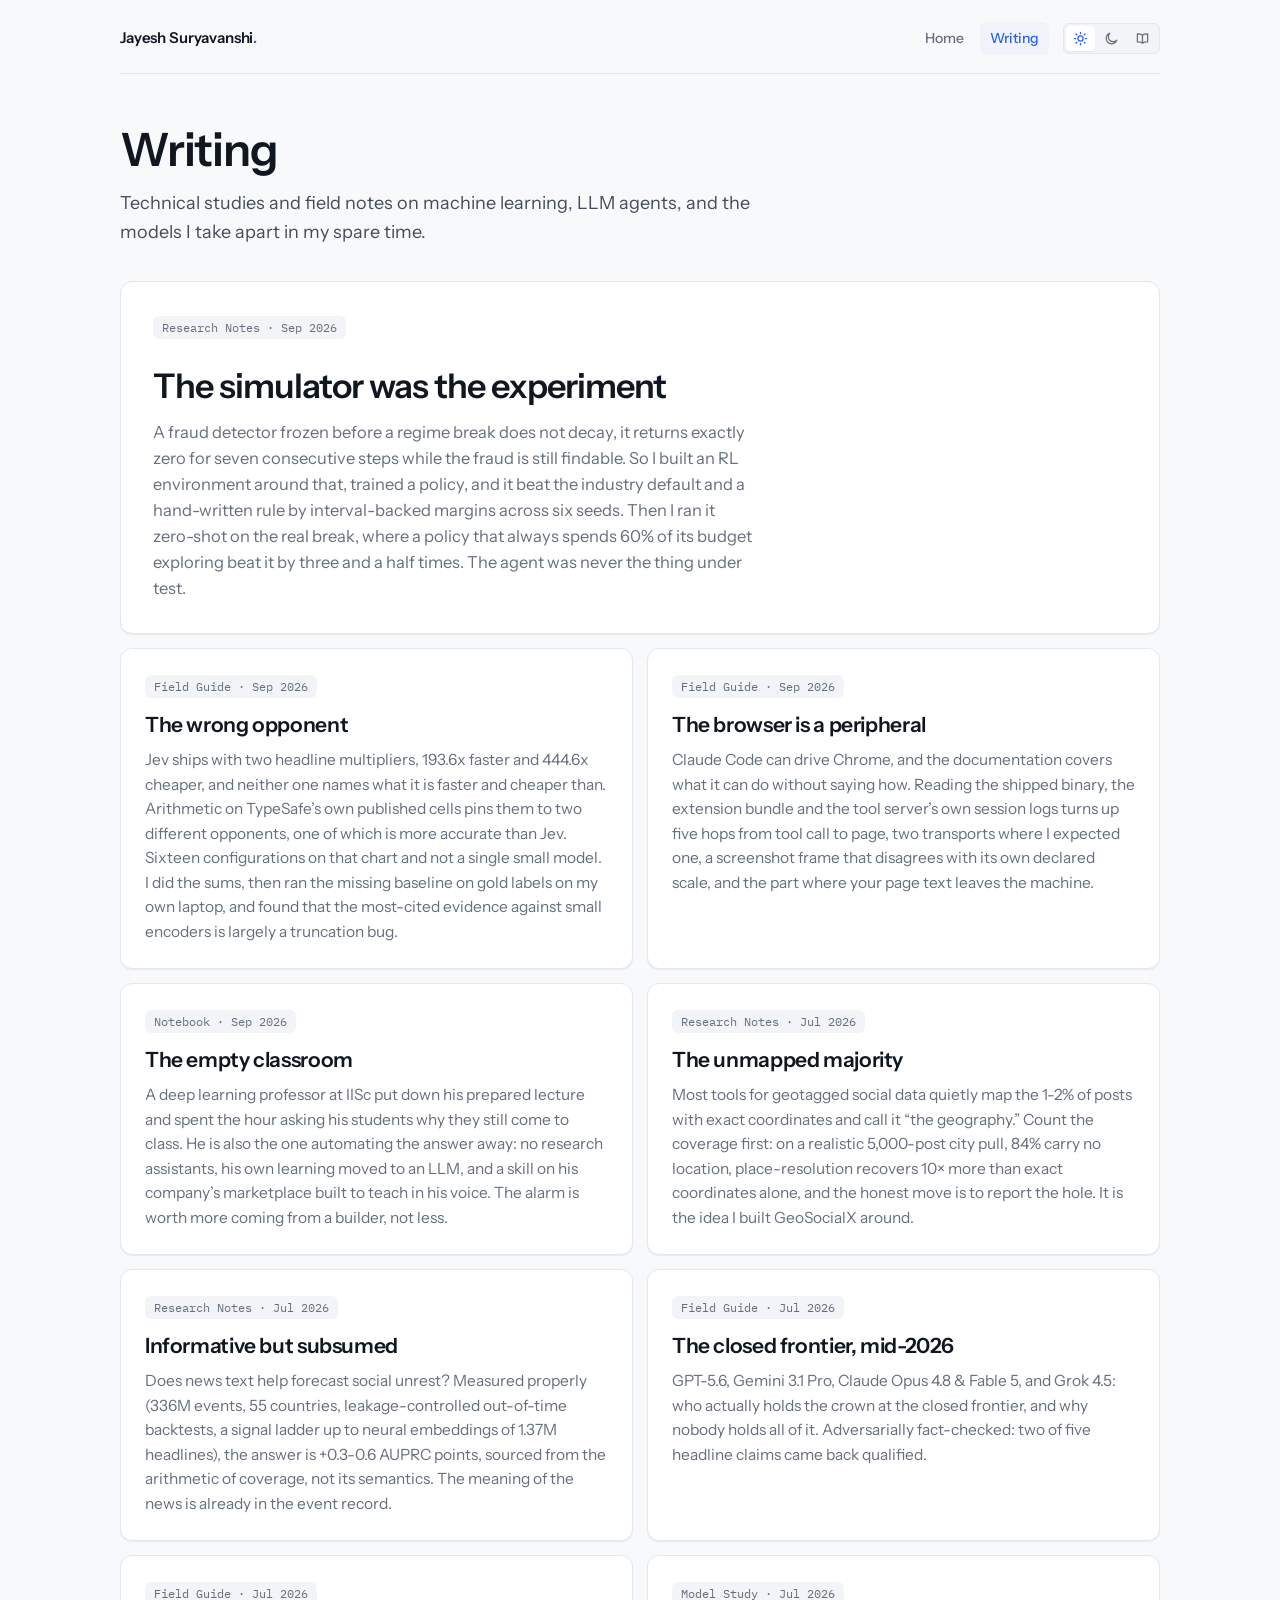
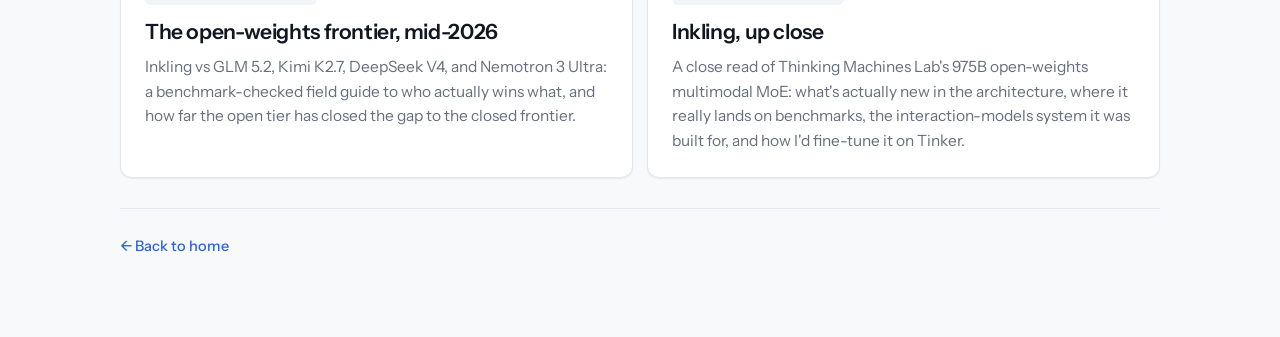
==== commit 68cfc236: "Add "The simulator was the experiment" Research notes on the caseload project. A fraud detector froz" ====
--- a/blog/index.html
+++ b/blog/index.html
@@ -87,6 +87,13 @@
 
     <ul class="post-list">
       <li>
+        <a class="card" href="simulator-was-the-experiment.html">
+          <div class="p-meta">Research Notes &middot; Sep 2026</div>
+          <h2 class="p-title">The simulator was the experiment</h2>
+          <p class="p-dek">A fraud detector frozen before a regime break does not decay, it returns exactly zero for seven consecutive steps while the fraud is still findable. So I built an RL environment around that, trained a policy, and it beat the industry default and a hand-written rule by interval-backed margins across six seeds. Then I ran it zero-shot on the real break, where a policy that always spends 60% of its budget exploring beat it by three and a half times. The agent was never the thing under test.</p>
+        </a>
+      </li>
+      <li>
         <a class="card" href="wrong-opponent.html" aria-labelledby="t-wrong-opponent">
           <div class="p-meta">Field Guide &middot; Sep 2026</div>
           <h2 class="p-title" id="t-wrong-opponent">The wrong opponent</h2>
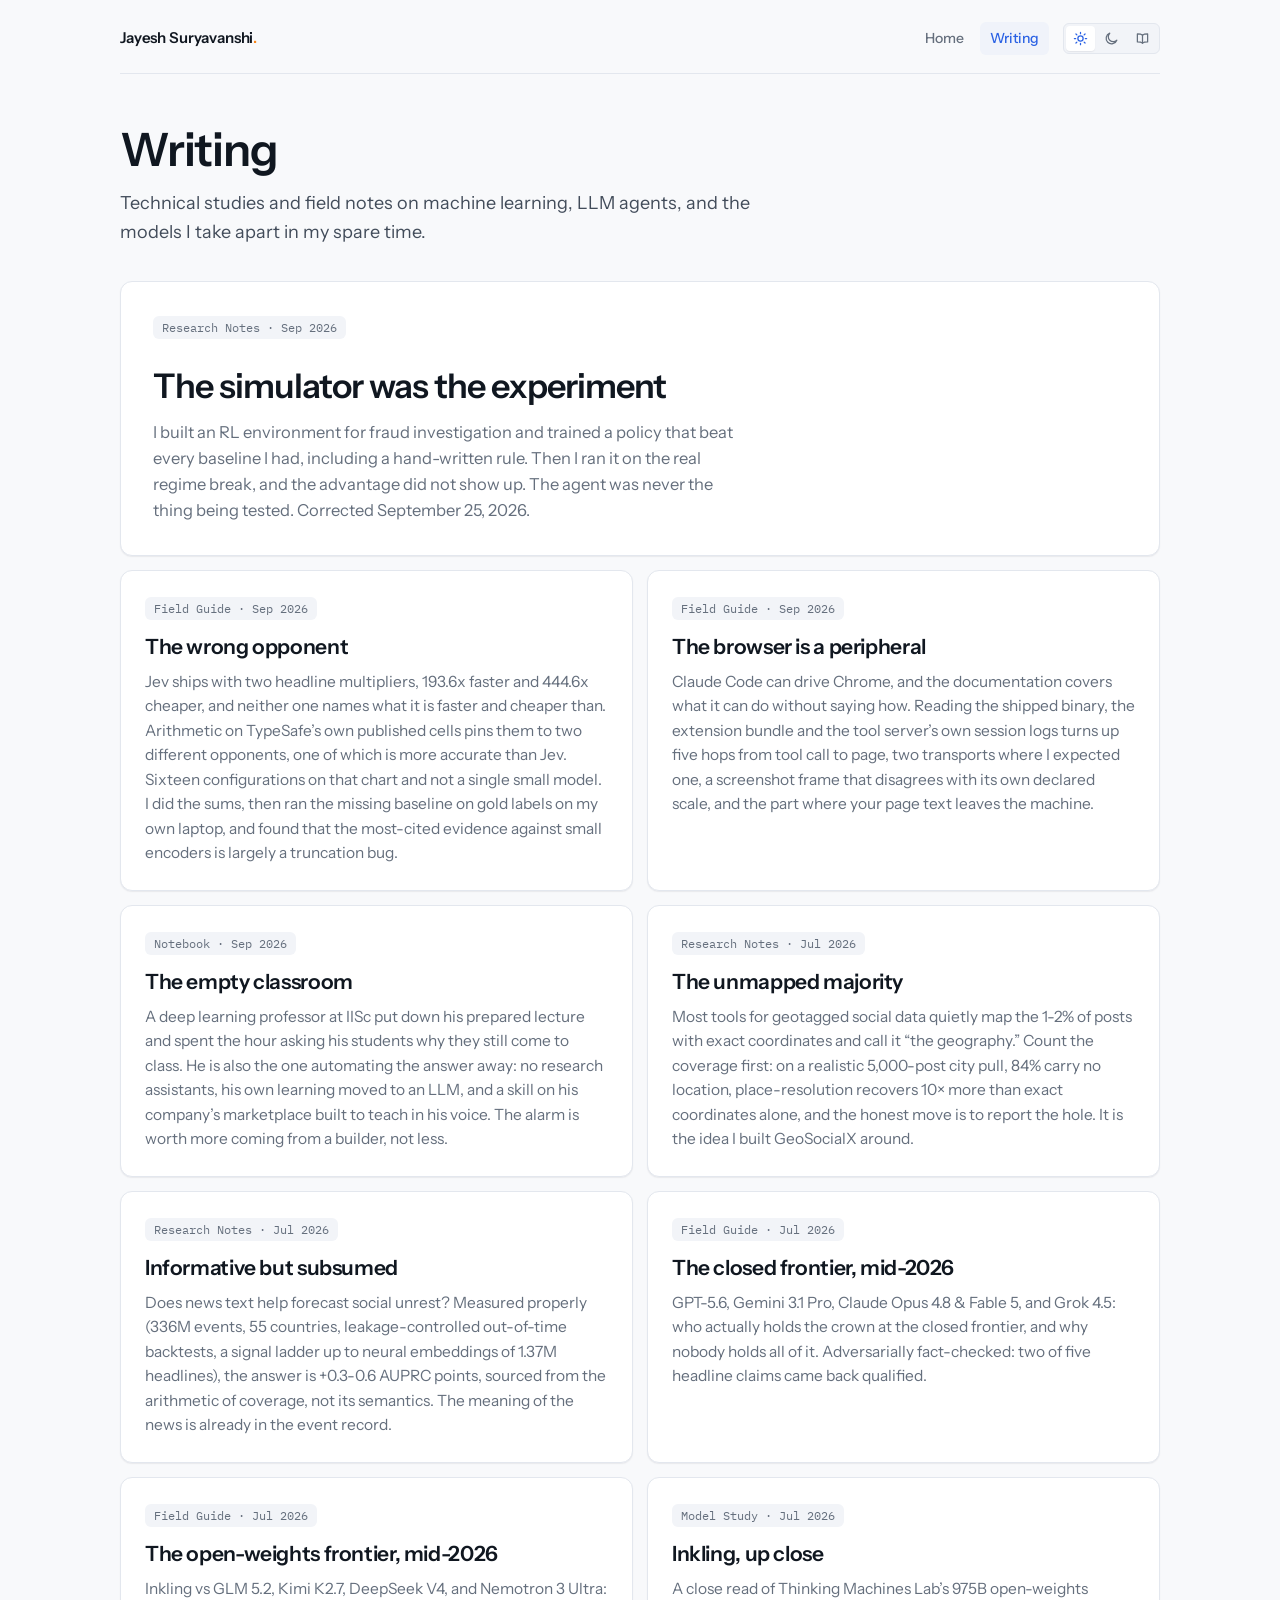
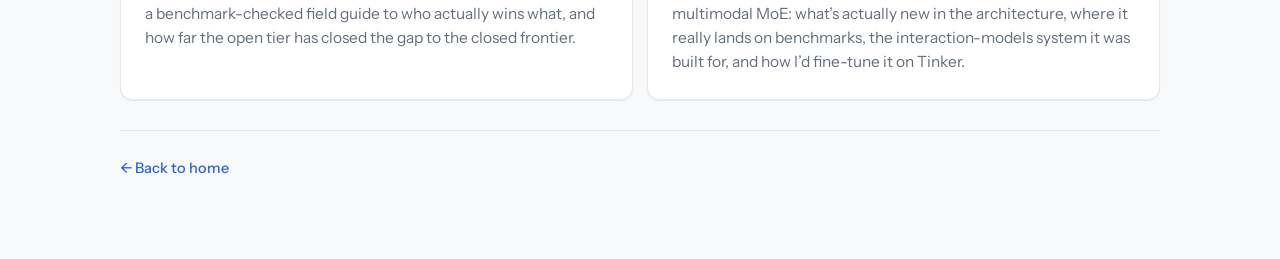
==== commit 3e7a67c6: "Blog UX pass 404 gets the scheme switcher and the three newest posts. The wordmark period is orange," ====
--- a/blog/index.html
+++ b/blog/index.html
@@ -26,6 +26,8 @@
   <meta name="twitter:image:alt" content="Writing, technical studies and field notes by Jayesh Suryavanshi">
 
   <meta name="viewport" content="width=device-width, initial-scale=1">
+  <meta name="theme-color" content="#f8f9fb" media="(prefers-color-scheme: light)">
+  <meta name="theme-color" content="#0b0e14" media="(prefers-color-scheme: dark)">
   <link rel="apple-touch-icon" sizes="180x180" href="../apple-touch-icon.png">
   <link rel="icon" type="image/png" sizes="32x32" href="../favicon-32x32.png">
   <link rel="icon" type="image/png" sizes="16x16" href="../favicon-16x16.png">
@@ -47,7 +49,7 @@
     "publisher": { "@type": "Person", "name": "Jayesh Suryavanshi" }
   }
   </script>
-  <link rel="stylesheet" href="blog.css?v=5">
+  <link rel="stylesheet" href="blog.css?v=7">
   <script>
     /* scheme boot. runs before first paint so a pinned theme never flashes the
        other one. with no pinned choice the attribute stays off and the page
@@ -72,7 +74,7 @@
         <a href="../">Home</a>
         <a href="./" class="here">Writing</a>
       </nav>
-      <div class="theme-switch" role="group" aria-label="Colour scheme">
+      <div class="theme-switch" role="group" aria-label="Color scheme">
         <button type="button" data-theme-set="light" aria-pressed="false" title="Light scheme"><span class="sw-label">Light</span></button>
         <button type="button" data-theme-set="dark" aria-pressed="false" title="Dark scheme"><span class="sw-label">Dark</span></button>
         <button type="button" data-theme-set="reading" aria-pressed="false" title="Reading scheme, warm paper and larger type"><span class="sw-label">Reading</span></button>
@@ -90,7 +92,7 @@
         <a class="card" href="simulator-was-the-experiment.html">
           <div class="p-meta">Research Notes &middot; Sep 2026</div>
           <h2 class="p-title">The simulator was the experiment</h2>
-          <p class="p-dek">A fraud detector frozen before a regime break does not decay, it returns exactly zero for seven consecutive steps while the fraud is still findable. So I built an RL environment around that, trained a policy, and it beat the industry default and a hand-written rule by interval-backed margins across six seeds. Then I ran it zero-shot on the real break, where a policy that always spends 60% of its budget exploring beat it by three and a half times. The agent was never the thing under test.</p>
+          <p class="p-dek">I built an RL environment for fraud investigation and trained a policy that beat every baseline I had, including a hand-written rule. Then I ran it on the real regime break, and the advantage did not show up. The agent was never the thing being tested. Corrected September 25, 2026.</p>
         </a>
       </li>
       <li>
@@ -131,14 +133,14 @@
       <li>
         <a class="card" href="closed-frontier.html" aria-labelledby="t-closed-frontier">
           <div class="p-meta">Field Guide · Jul 2026</div>
-          <h2 class="p-title" id="t-closed-frontier">The closed frontier, mid-2026</h2>
+          <h2 class="p-title" id="t-closed-frontier">The closed frontier, mid-&#8288;2026</h2>
           <p class="p-dek">GPT-5.6, Gemini 3.1 Pro, Claude Opus 4.8 &amp; Fable 5, and Grok 4.5: who actually holds the crown at the closed frontier, and why nobody holds all of it. Adversarially fact-checked: two of five headline claims came back qualified.</p>
         </a>
       </li>
       <li>
         <a class="card" href="open-weights-frontier.html" aria-labelledby="t-open-weights-frontier">
           <div class="p-meta">Field Guide · Jul 2026</div>
-          <h2 class="p-title" id="t-open-weights-frontier">The open-weights frontier, mid-2026</h2>
+          <h2 class="p-title" id="t-open-weights-frontier">The open-weights frontier, mid-&#8288;2026</h2>
           <p class="p-dek">Inkling vs GLM 5.2, Kimi K2.7, DeepSeek V4, and Nemotron 3 Ultra: a benchmark-checked field guide to who actually wins what, and how far the open tier has closed the gap to the closed frontier.</p>
         </a>
       </li>
@@ -146,7 +148,7 @@
         <a class="card" href="inkling.html" aria-labelledby="t-inkling">
           <div class="p-meta">Model Study · Jul 2026</div>
           <h2 class="p-title" id="t-inkling">Inkling, up close</h2>
-          <p class="p-dek">A close read of Thinking Machines Lab's 975B open-weights multimodal MoE: what's actually new in the architecture, where it really lands on benchmarks, the interaction-models system it was built for, and how I'd fine-tune it on Tinker.</p>
+          <p class="p-dek">A close read of Thinking Machines Lab&rsquo;s 975B open-weights multimodal MoE: what&rsquo;s actually new in the architecture, where it really lands on benchmarks, the interaction-models system it was built for, and how I&rsquo;d fine-tune it on Tinker.</p>
         </a>
       </li>
     </ul>
--- a/blog/blog.css
+++ b/blog/blog.css
@@ -216,7 +216,7 @@
   color: var(--ink);
 }
 .brand:hover { color: var(--ink); }
-.brand .dot { color: var(--accent); }
+.brand .dot { color: #f9861a; }   /* the homepage orange, a decorative period shared with the main site */
 
 .masthead nav {
   display: flex; flex-wrap: wrap; gap: 4px 6px; font-size: 14px;
@@ -291,6 +291,12 @@
   box-shadow: var(--shadow);
 }
 .theme-switch button:focus-visible { outline-offset: 1px; }
+/* in dark the pressed pill used --surface, which is darker than the tray and
+   read as a hole. a lighter step marks it instead, auto dark then pinned */
+@media (prefers-color-scheme: dark) {
+  :root:not([data-theme]) .theme-switch button[aria-pressed="true"] { background: var(--line-2); }
+}
+:root[data-theme="dark"] .theme-switch button[aria-pressed="true"] { background: var(--line-2); }
 
 /* =====================  post header  ==================================== */
 
@@ -470,6 +476,10 @@
 .prose td.warn, .prose td.warn strong, .prose td.warn:first-child, .prose .warn {
   color: var(--warn); font-weight: 600;
 }
+
+/* footnote under a table, set like a caption */
+.prose .table-note { margin: -14px 0 28px; font-size: 14px; line-height: 1.55; color: var(--ink-3); }
+.prose .muted { color: var(--ink-3); }
 
 /* row labels stay put while a wide table scrolls under them on a phone. the
    opaque ground is what the values slide beneath; it matches the page in
@@ -554,9 +564,18 @@
    stated twice for the same reason the dark tokens are: auto dark, then the
    pinned dark theme */
 @media (prefers-color-scheme: dark) {
-  :root:not([data-theme]) .prose figure img { background: var(--ground); border-color: #2c3440; }
-}
-:root[data-theme="dark"] .prose figure img { background: var(--ground); border-color: #2c3440; }
+  :root:not([data-theme]) .prose figure img { background: var(--ground); border-color: #2c3440; filter: brightness(.9) contrast(.96); }
+}
+:root[data-theme="dark"] .prose figure img { background: var(--ground); border-color: #2c3440; filter: brightness(.9) contrast(.96); }
+
+/* each chart links to its full size file; the link is a frame, not an
+   underlined word */
+.prose figure > a { display: block; border-bottom: 0; cursor: zoom-in; border-radius: var(--r-md); }
+.visually-hidden {
+  position: absolute; width: 1px; height: 1px;
+  margin: -1px; padding: 0; border: 0;
+  overflow: hidden; clip-path: inset(50%); white-space: nowrap;
+}
 
 .prose figcaption {
   margin-top: 12px;
@@ -682,8 +701,14 @@
 .post-list a.card:hover .p-title { color: var(--accent); }
 .post-list .p-dek { margin: 0; max-width: 500px; font-size: 15.5px; line-height: 1.58; color: var(--ink-3); }
 
-/* newest post reads as the lead item once there are two columns: it keeps the
-   whole row and splits into label plus title on the left, summary on the right */
+/* =====================  line breaking  ================================
+   headings balance their lines; running text avoids a lone last word.
+   browsers without text-wrap simply wrap as before */
+
+h1.title, .prose > h2, .prose h3, .post-list .p-title, .index-hero h1 { text-wrap: balance; }
+.dek, .p-dek, .prose p, .prose li, .prose figcaption { text-wrap: pretty; }
+
+/* once there are two columns, the newest post keeps the whole row */
 @media (min-width: 1000px) {
   .post-list { grid-template-columns: 1fr 1fr; }
   .post-list li:first-child { grid-column: 1 / -1; }
@@ -716,11 +741,14 @@
 
   .sidenote {
     float: right; clear: right; width: var(--rail);
-    margin: 6px calc(-1 * (var(--rail) + var(--rail-gap))) 22px 0;
+    margin: var(--sn-lift, 6px) calc(-1 * (var(--rail) + var(--rail-gap))) 22px 0;
     padding: 0 0 0 16px;
     border-left: 1px solid var(--line);
     font-size: 13.5px;
   }
+  /* the lift is measured on the screen layout; a print page wide enough for
+     the rail reflows, so it keeps the plain offset */
+  @media print { .sidenote { --sn-lift: 6px !important; } }
 }
 
 /* =====================  narrow  ========================================= */
@@ -742,6 +770,12 @@
   h1.title { font-size: clamp(28px, 7.6vw, 34px); letter-spacing: -.02em; }
   .dek { font-size: 17.5px; }
   .byline { gap: 4px 18px; font-size: 13px; }
+  /* author on its own row, then date and read time together, on every post */
+  .byline > :first-child { flex-basis: 100%; }
+  .byline .sep { display: inline; margin: 0 -9px; }   /* halves the 18px column gap either side of the dot */
+  .byline > :first-child + .sep { display: none; }
+  .byline .sep-corr { display: none; }
+  .byline .byline-corr { flex-basis: 100%; }
 
   .abstract, .callout, .takeaways { padding-left: 18px; padding-right: 18px; }
   .callout { padding-left: 20px; }
@@ -754,7 +788,11 @@
   .prose table { font-size: 13.5px; }
   .prose thead th { padding: 0 10px 8px; font-size: 12px; }
   .prose tbody td { padding: 10px; }
-  .table-scroll th:first-child, .table-scroll td:first-child { background: linear-gradient(to left, var(--line) 1px, var(--ground) 1px); }
+  /* the pinned-edge hairline only where the table really scrolls; a script
+     in the page sets .is-scrolling. the wider label column stops row labels
+     breaking every syllable */
+  .table-scroll.is-scrolling th:first-child, .table-scroll.is-scrolling td:first-child { background: linear-gradient(to left, var(--line) 1px, var(--ground) 1px); }
+  .table-scroll.is-scrolling td:first-child { min-width: 7.5em; }
   .prose pre { font-size: 12.5px; padding: 14px 16px; }
   .prose .code-bar { padding: 8px 12px; font-size: 11.5px; }
 
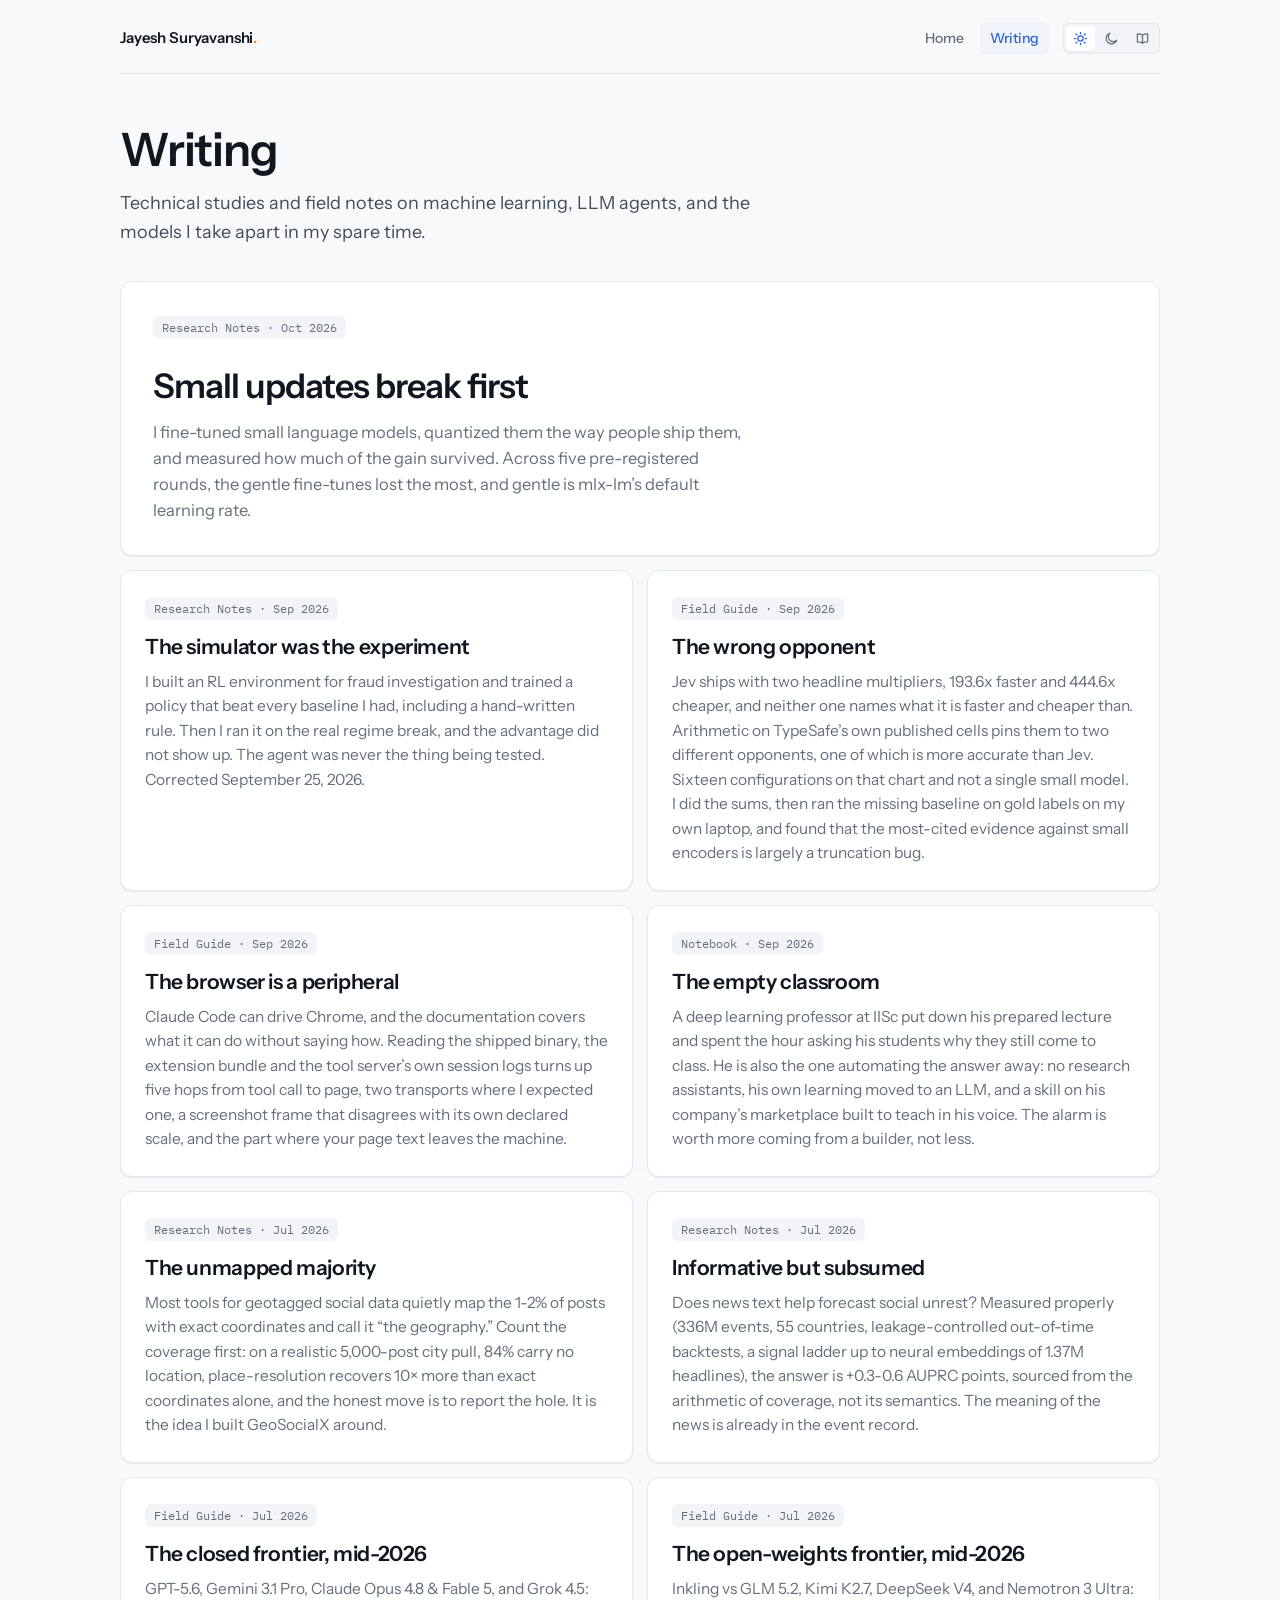
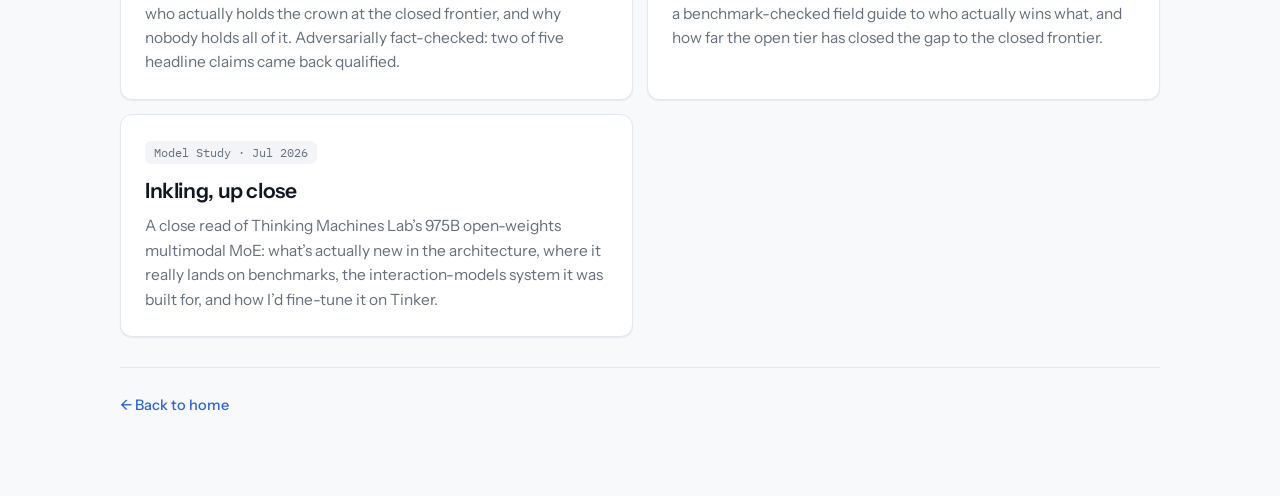
==== commit a5fe6ff3: "Writing: Small updates break first, a research note on fine-tune gains under MLX and GGUF quantizati" ====
--- a/blog/index.html
+++ b/blog/index.html
@@ -3,7 +3,7 @@
 <head>
   <meta charset="utf-8">
   <title>Writing · Jayesh Suryavanshi</title>
-  <meta name="description" content="Notes and technical studies on machine learning, LLM agents, and GenAI systems by Jayesh Suryavanshi, ML Engineer at eBay.">
+  <meta name="description" content="Notes and technical studies on machine learning, LLM agents, and GenAI systems by Jayesh Suryavanshi, Senior ML Engineer at eBay.">
   <meta name="author" content="Jayesh Suryavanshi">
   <link rel="canonical" href="https://www.jayeshsuryavanshi.com/blog/">
 
@@ -89,6 +89,13 @@
 
     <ul class="post-list">
       <li>
+        <a class="card" href="small-updates-break-first.html" aria-labelledby="t-small-updates-break-first">
+          <div class="p-meta">Research Notes &middot; Oct 2026</div>
+          <h2 class="p-title" id="t-small-updates-break-first">Small updates break first</h2>
+          <p class="p-dek">I fine-tuned small language models, quantized them the way people ship them, and measured how much of the gain survived. Across five pre-registered rounds, the gentle fine-tunes lost the most, and gentle is mlx-lm&rsquo;s default learning rate.</p>
+        </a>
+      </li>
+      <li>
         <a class="card" href="simulator-was-the-experiment.html">
           <div class="p-meta">Research Notes &middot; Sep 2026</div>
           <h2 class="p-title">The simulator was the experiment</h2>
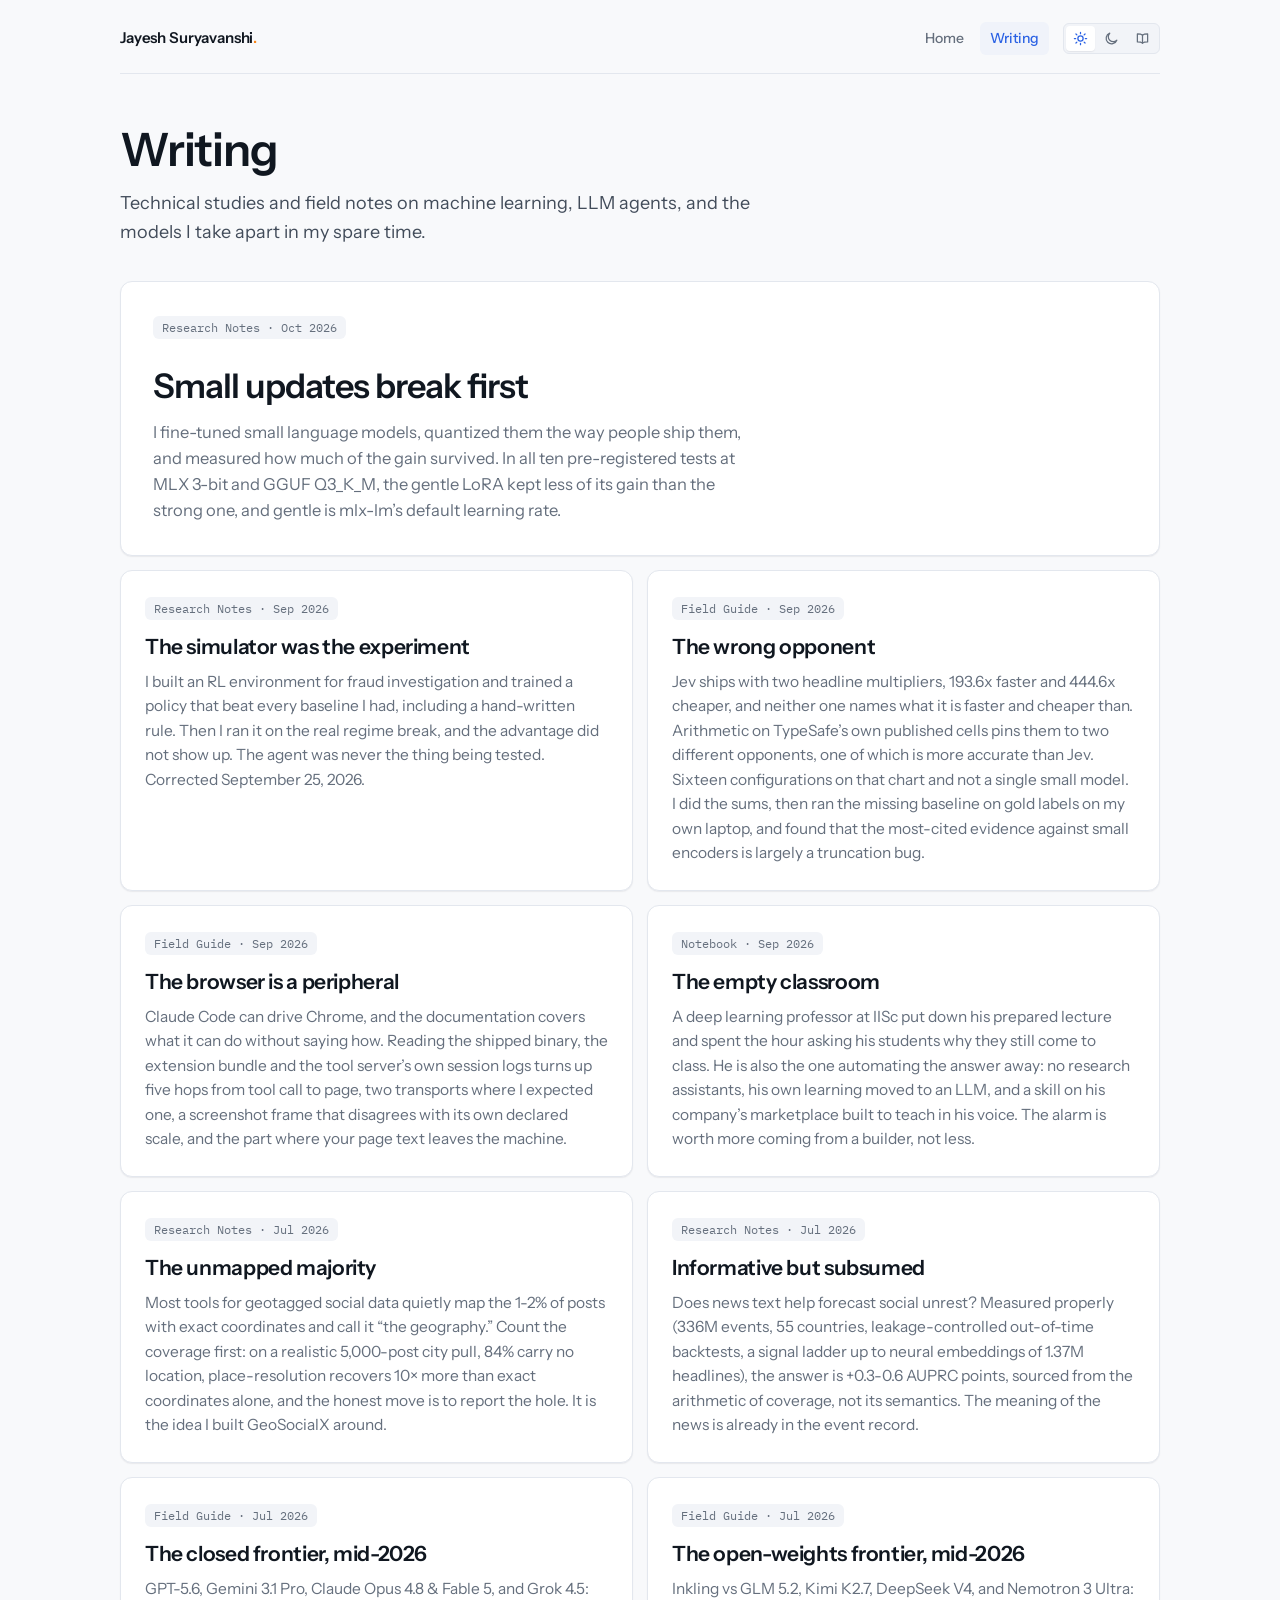
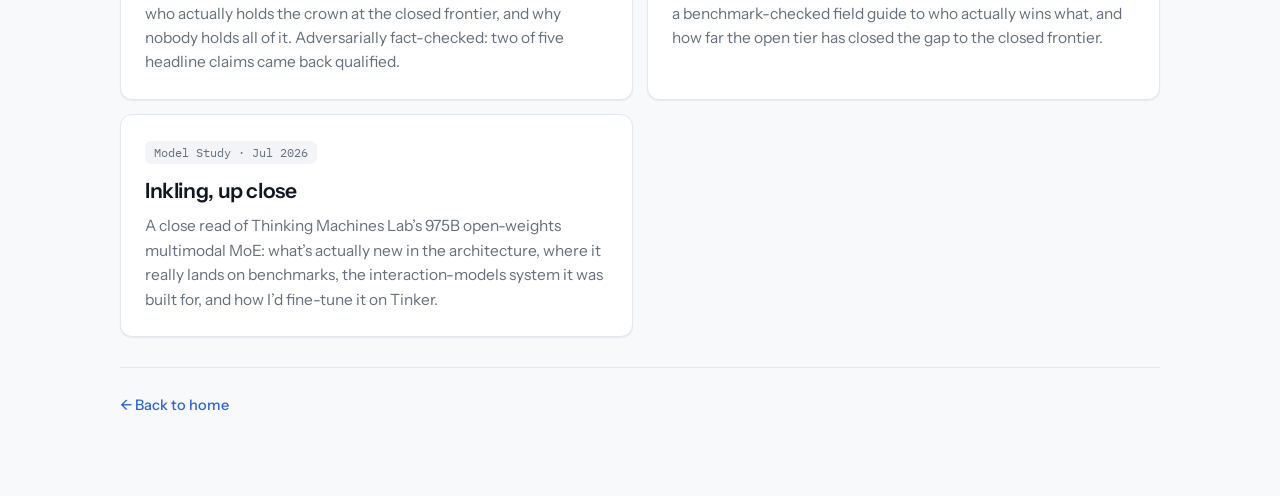
==== commit 608cbb96: "Writing: label the exploratory and post hoc results in Small updates break first, and narrow its sum" ====
--- a/blog/index.html
+++ b/blog/index.html
@@ -92,7 +92,7 @@
         <a class="card" href="small-updates-break-first.html" aria-labelledby="t-small-updates-break-first">
           <div class="p-meta">Research Notes &middot; Oct 2026</div>
           <h2 class="p-title" id="t-small-updates-break-first">Small updates break first</h2>
-          <p class="p-dek">I fine-tuned small language models, quantized them the way people ship them, and measured how much of the gain survived. Across five pre-registered rounds, the gentle fine-tunes lost the most, and gentle is mlx-lm&rsquo;s default learning rate.</p>
+          <p class="p-dek">I fine-tuned small language models, quantized them the way people ship them, and measured how much of the gain survived. In all ten pre-registered tests at MLX 3-bit and GGUF Q3_K_M, the gentle LoRA kept less of its gain than the strong one, and gentle is mlx-&#8288;lm&rsquo;s default learning rate.</p>
         </a>
       </li>
       <li>
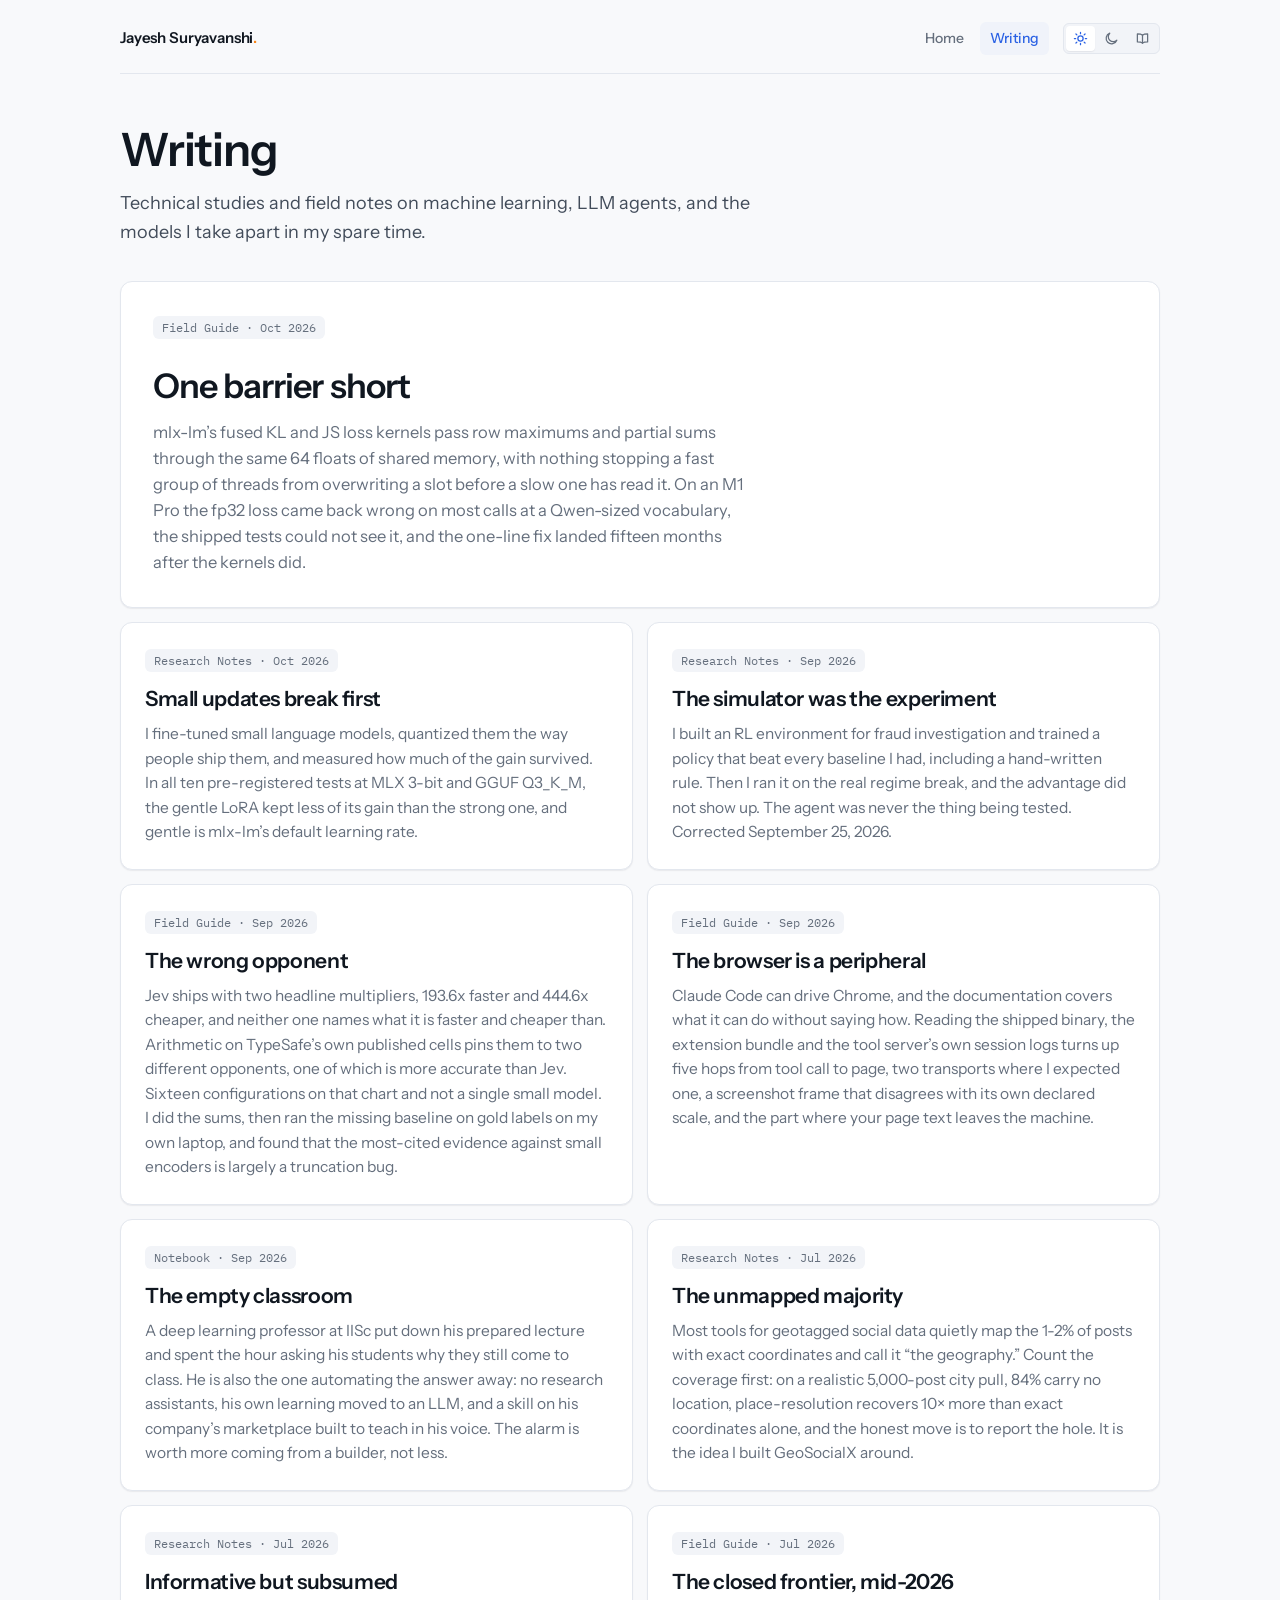
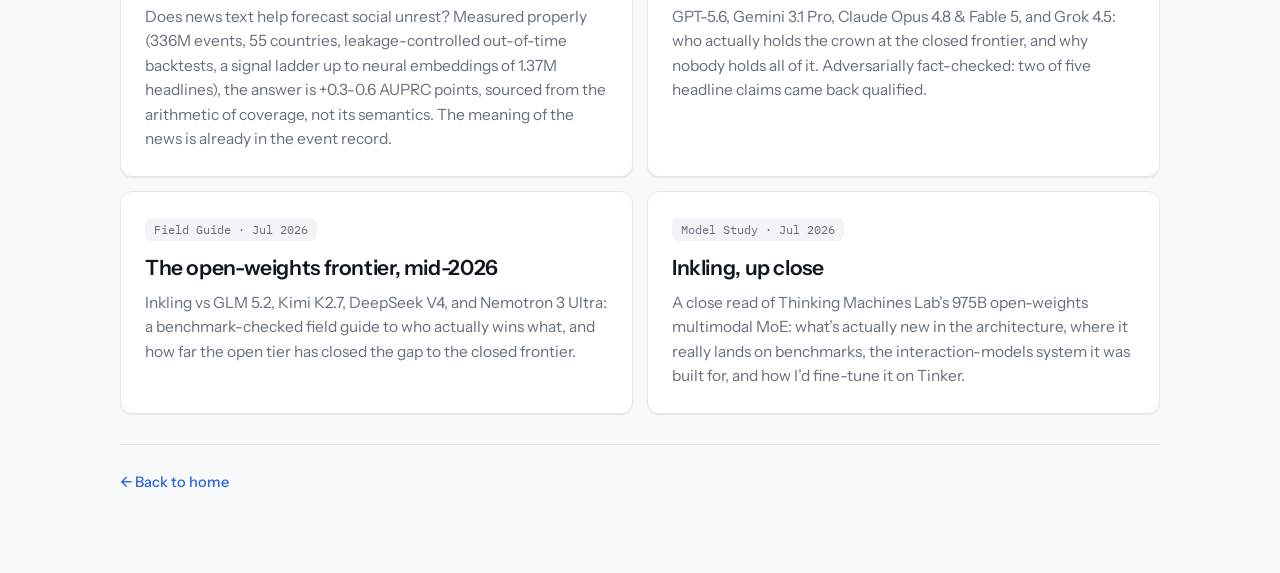
==== commit 1eba2c94: "Writing: One barrier short, a field guide to the shared-memory race in the mlx-lm fused KL and JS lo" ====
--- a/blog/index.html
+++ b/blog/index.html
@@ -89,6 +89,13 @@
 
     <ul class="post-list">
       <li>
+        <a class="card" href="one-barrier-short.html" aria-labelledby="t-one-barrier-short">
+          <div class="p-meta">Field Guide &middot; Oct 2026</div>
+          <h2 class="p-title" id="t-one-barrier-short">One barrier short</h2>
+          <p class="p-dek">mlx-&#8288;lm&rsquo;s fused KL and JS loss kernels pass row maximums and partial sums through the same 64 floats of shared memory, with nothing stopping a fast group of threads from overwriting a slot before a slow one has read it. On an M1 Pro the fp32 loss came back wrong on most calls at a Qwen-sized vocabulary, the shipped tests could not see it, and the one-line fix landed fifteen months after the kernels did.</p>
+        </a>
+      </li>
+      <li>
         <a class="card" href="small-updates-break-first.html" aria-labelledby="t-small-updates-break-first">
           <div class="p-meta">Research Notes &middot; Oct 2026</div>
           <h2 class="p-title" id="t-small-updates-break-first">Small updates break first</h2>
